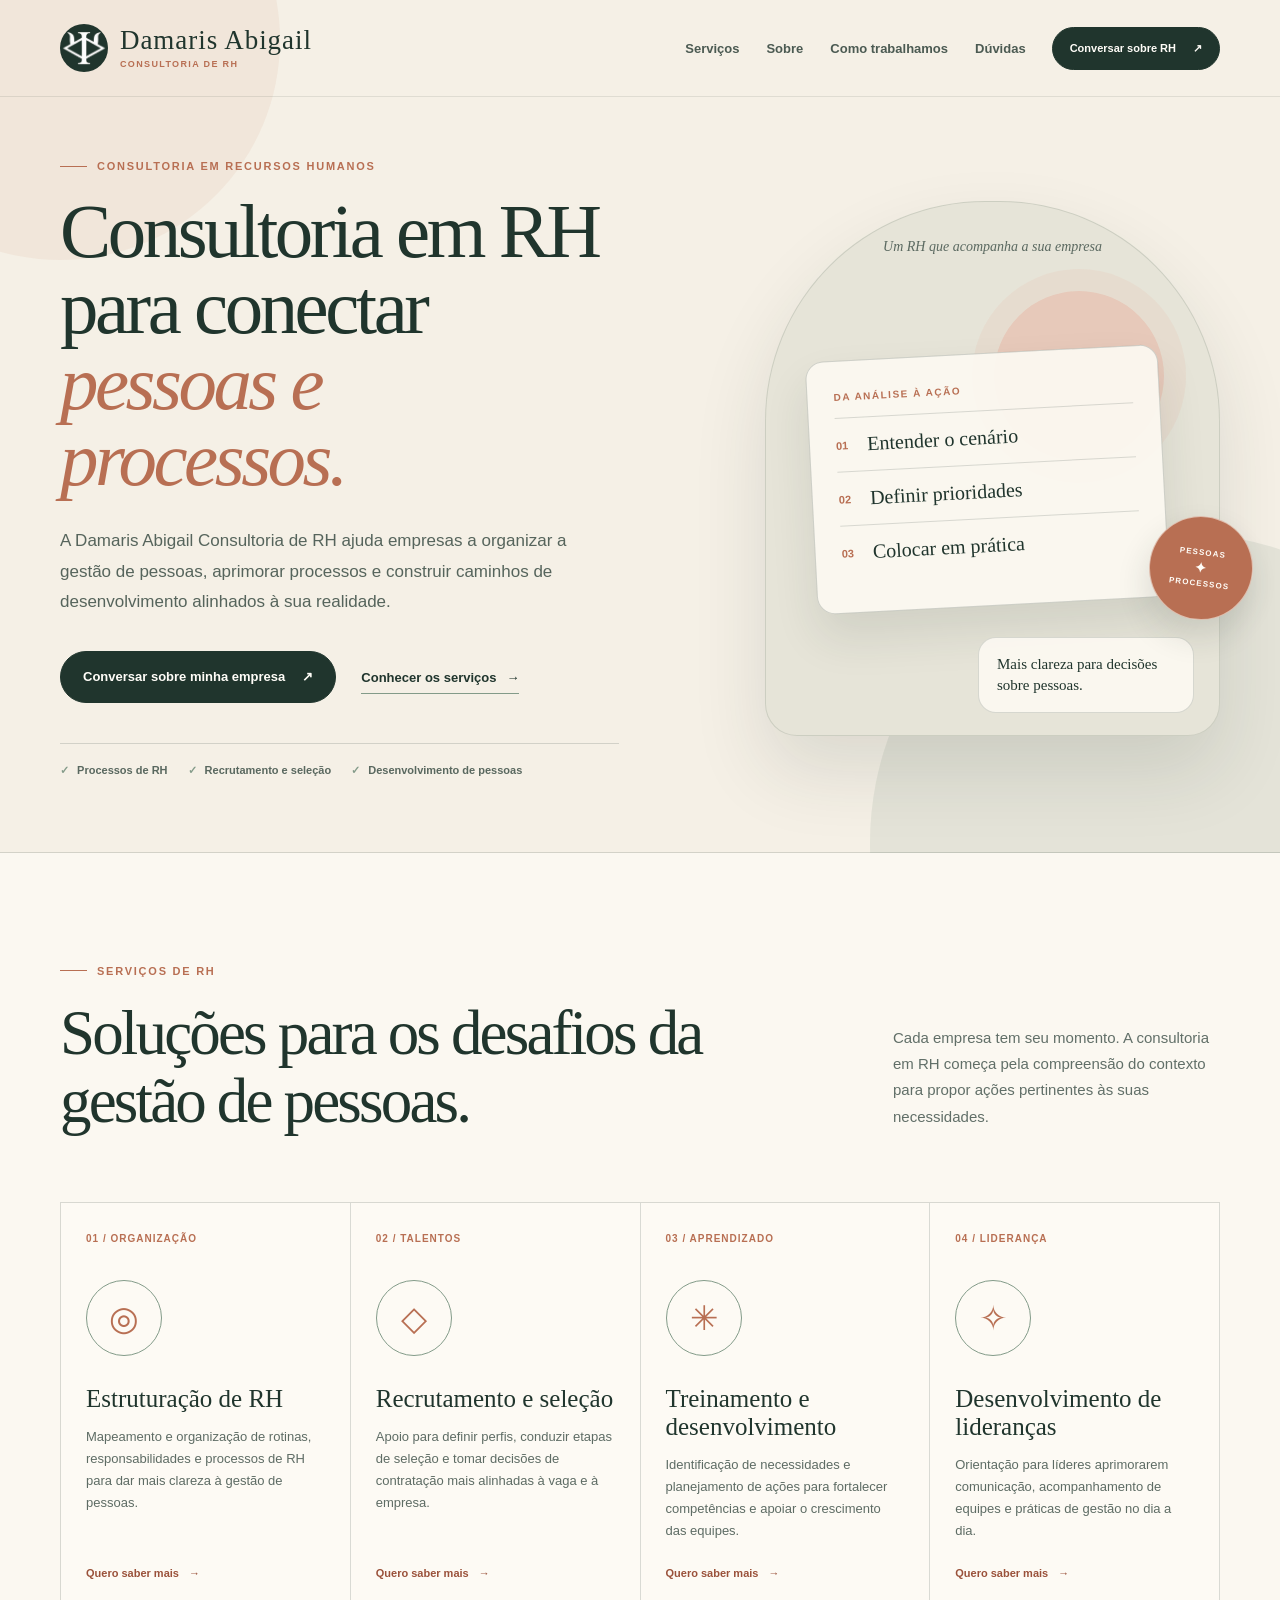
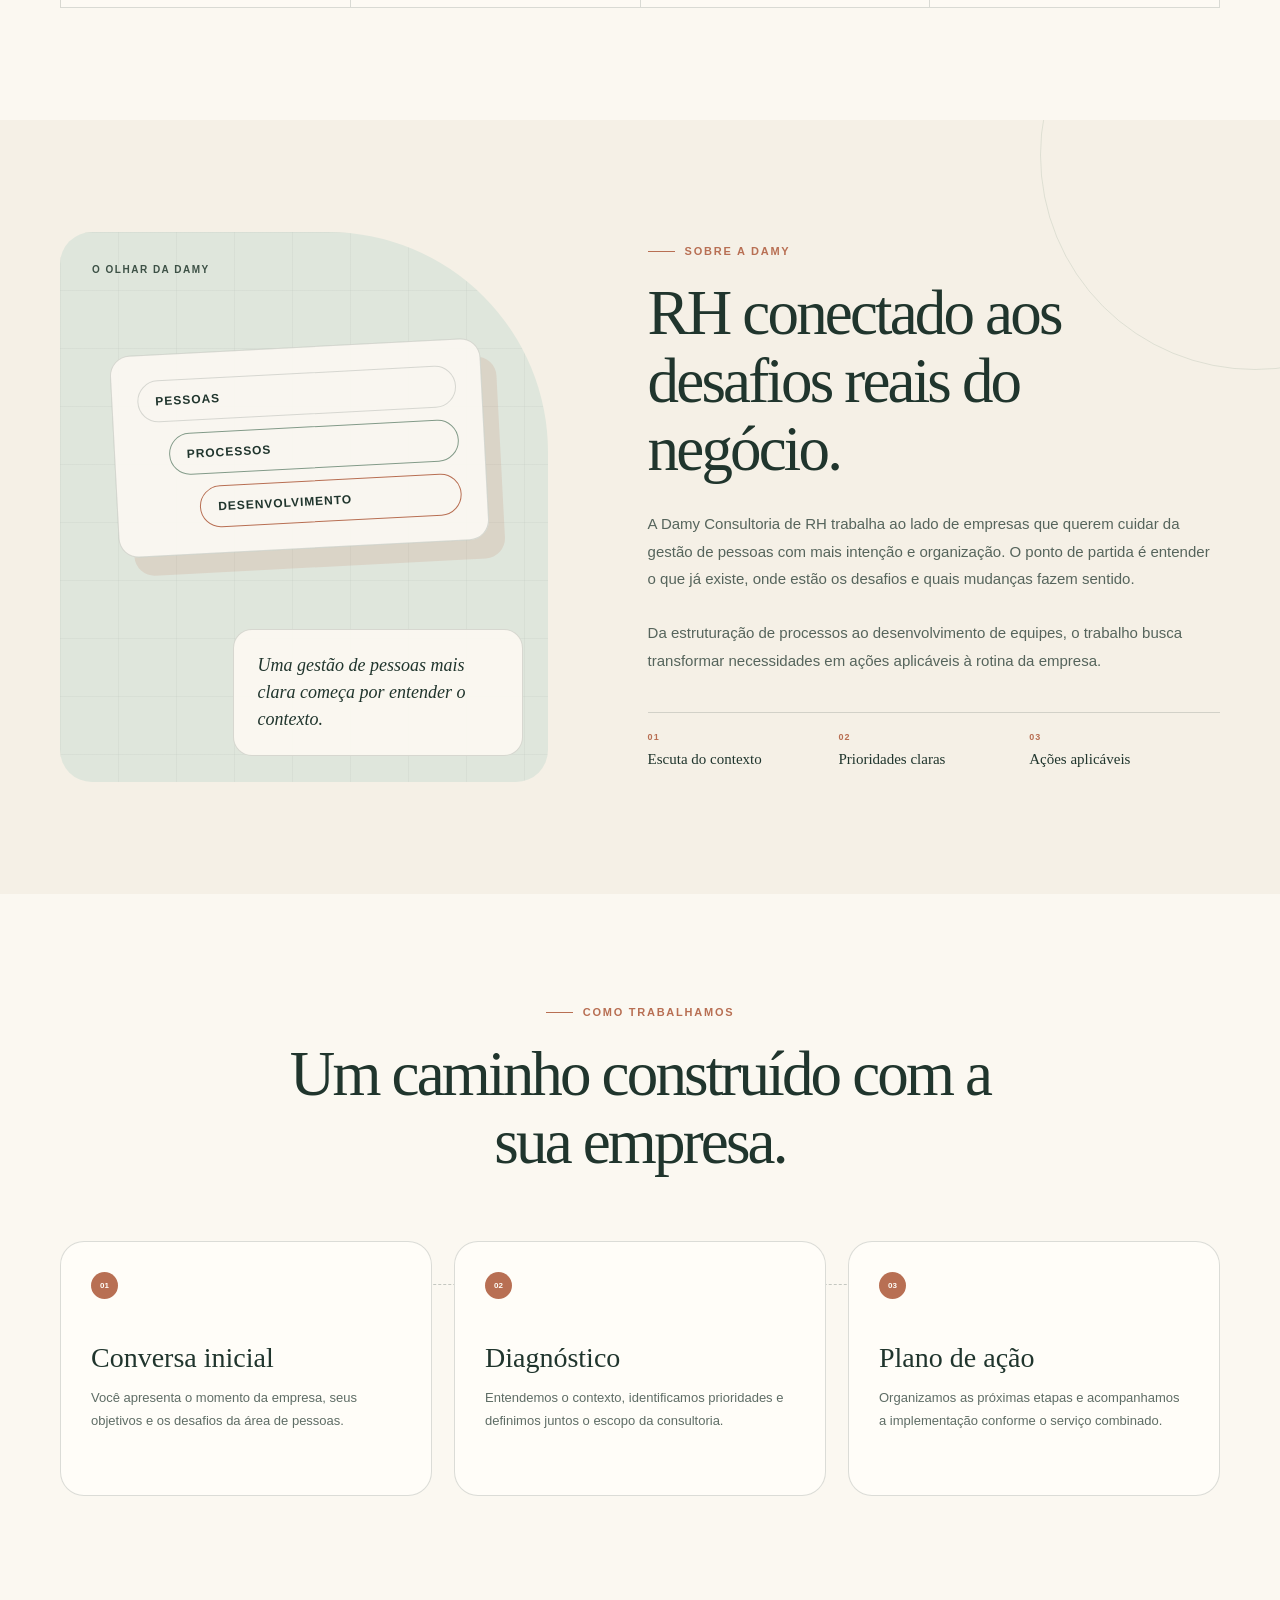
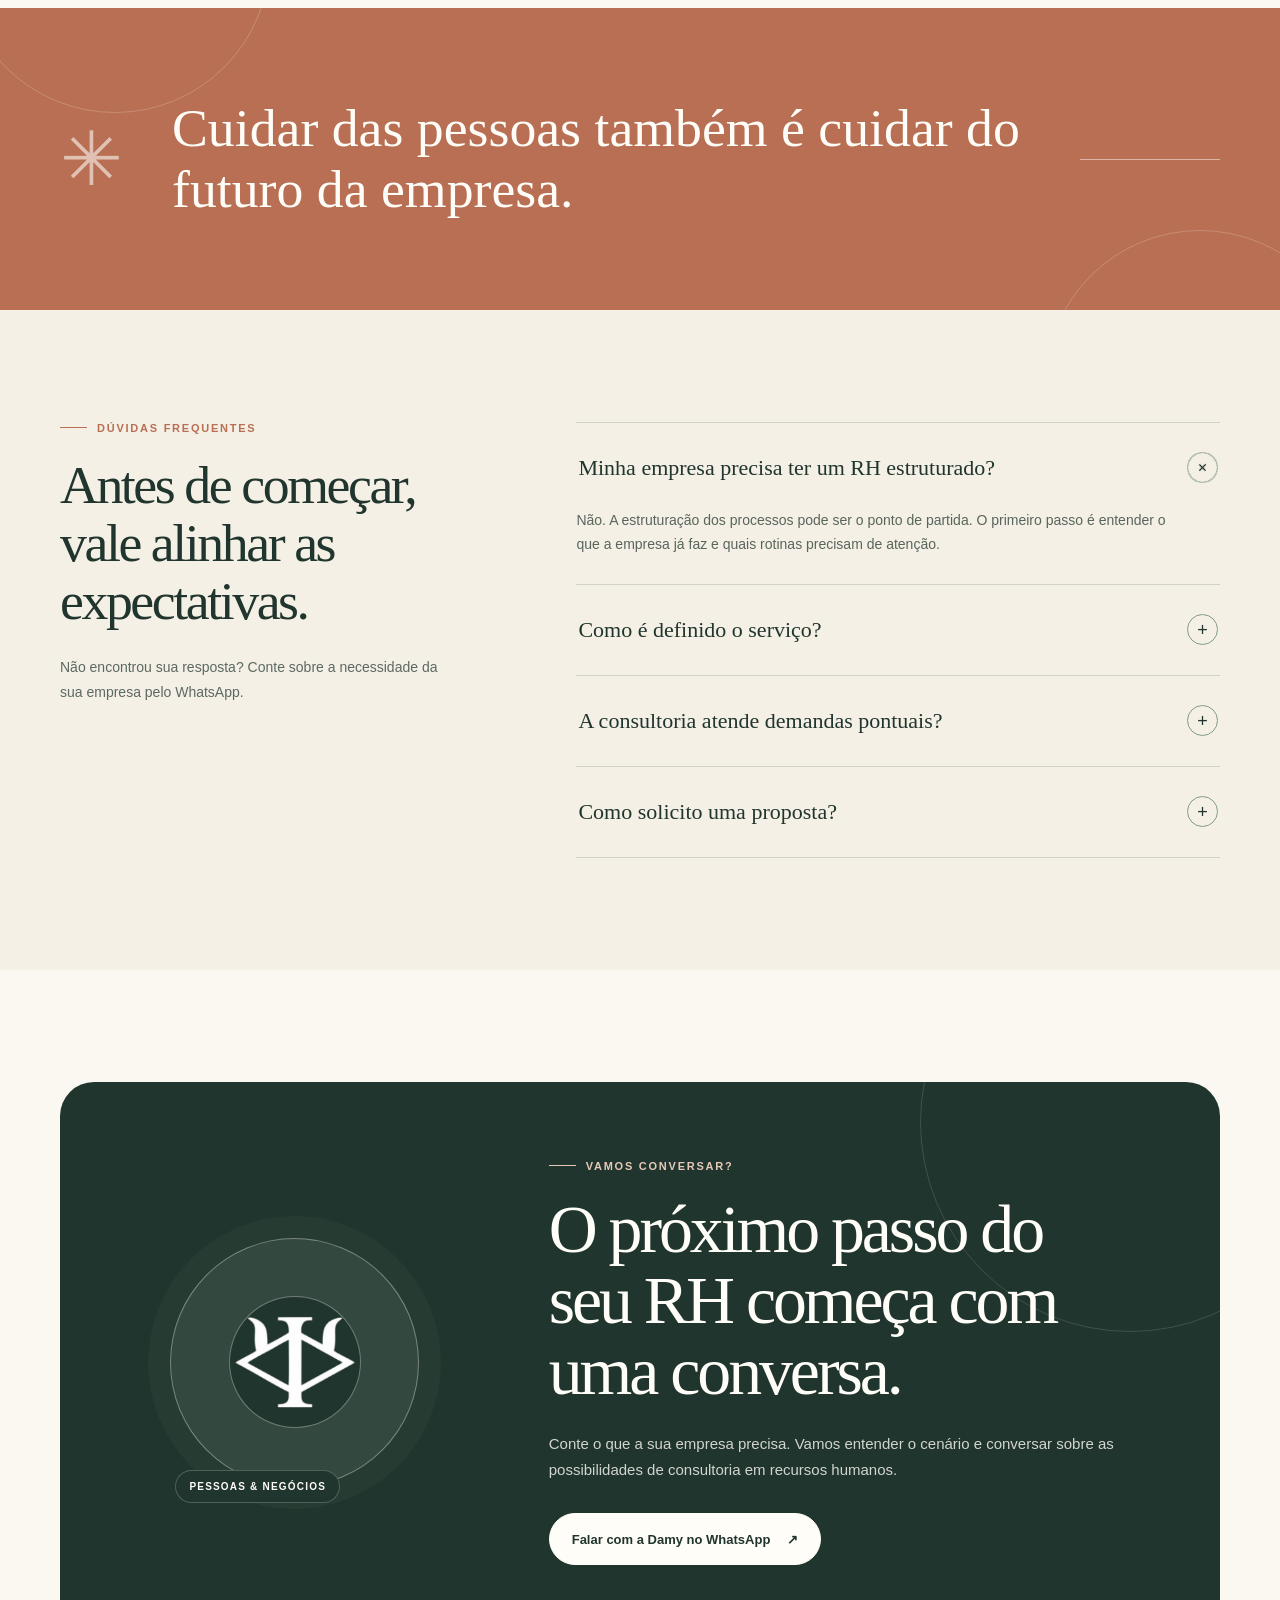
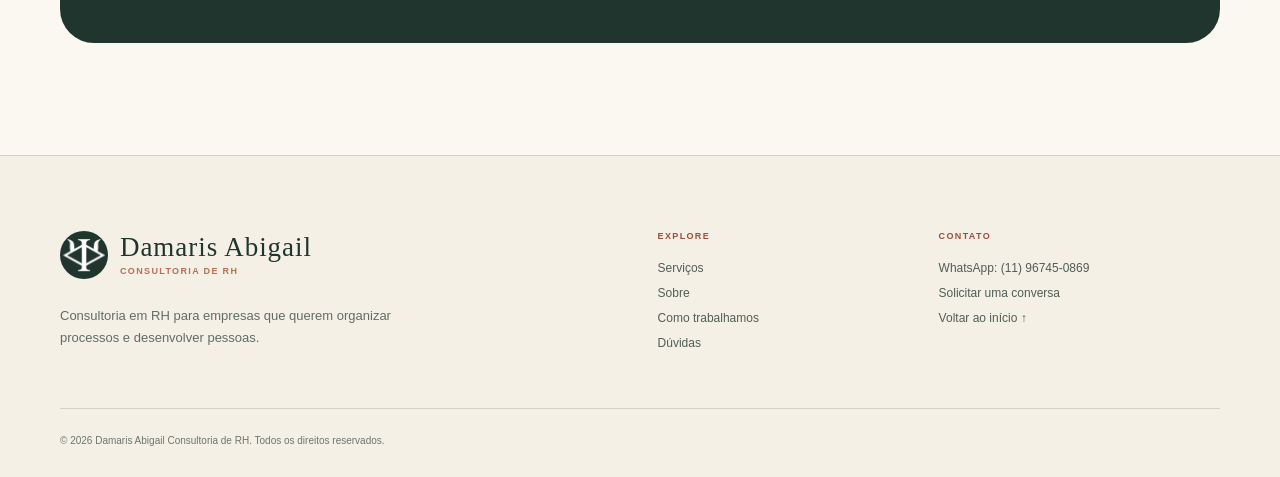
==== index.html @ e105afa2 "Initial commit" ====
<!doctype html>
<html lang="pt-BR">
  <head>
    <meta charset="UTF-8" />
    <meta name="viewport" content="width=device-width, initial-scale=1" />
    <meta name="theme-color" content="#f5f0e6" />
    <title>
      Consultoria em RH para empresas | Damaris Abigail Consultoria de RH
    </title>
    <meta
      name="description"
      content="Consultoria em RH para empresas: estruturação de processos, recrutamento e seleção, treinamento e desenvolvimento de lideranças. Conheça a Damy."
    />
    <meta name="robots" content="index, follow" />
    <meta
      name="keywords"
      content="consultoria em RH, consultoria de recursos humanos, recrutamento e seleção, gestão de pessoas, processos de RH, treinamento e desenvolvimento, desenvolvimento de lideranças"
    />

    <!-- Inclua rel=canonical e og:url com a URL pública definitiva quando o domínio estiver definido. -->
    <meta property="og:type" content="website" />
    <meta property="og:locale" content="pt_BR" />
    <meta property="og:site_name" content="Damy Consultoria de RH" />
    <meta
      property="og:title"
      content="Consultoria em RH para empresas | Damy Consultoria de RH"
    />
    <meta
      property="og:description"
      content="Pessoas e processos em sintonia. Conheça a consultoria em RH da Damy para organizar a gestão de pessoas da sua empresa."
    />
    <meta name="twitter:card" content="summary" />
    <meta name="twitter:title" content="Damy Consultoria de RH" />
    <meta
      name="twitter:description"
      content="Consultoria em RH para empresas: recrutamento, processos, treinamento e desenvolvimento de lideranças."
    />

    <link rel="icon" href="favicon.svg" type="image/svg+xml" />
    <link rel="stylesheet" href="styles.css" />

    <script type="application/ld+json">
      {
        "@context": "https://schema.org",
        "@type": "Organization",
        "name": "Damaris Abigail Consultoria de RH",
        "description": "Consultoria em recursos humanos para empresas, com foco em gestão de pessoas e organização de processos de RH.",
        "telephone": "+55 11 96745-0869",
        "hasOfferCatalog": {
          "@type": "OfferCatalog",
          "name": "Serviços de consultoria em RH",
          "itemListElement": [
            {
              "@type": "Offer",
              "itemOffered": {
                "@type": "Service",
                "name": "Estruturação de processos de RH"
              }
            },
            {
              "@type": "Offer",
              "itemOffered": {
                "@type": "Service",
                "name": "Recrutamento e seleção"
              }
            },
            {
              "@type": "Offer",
              "itemOffered": {
                "@type": "Service",
                "name": "Treinamento e desenvolvimento"
              }
            },
            {
              "@type": "Offer",
              "itemOffered": {
                "@type": "Service",
                "name": "Desenvolvimento de lideranças"
              }
            }
          ]
        }
      }
    </script>
  </head>
  <body>
    <a class="skip-link" href="#conteudo">Pular para o conteúdo</a>

    <header class="site-header">
      <div class="container header-inner">
        <a
          class="brand"
          href="#inicio"
          aria-label="Damy Consultoria de RH, início"
        >
          <span class="brand-mark" aria-hidden="true"
            ><img src="damy-rh-symbol.png" alt="" width="832" height="561"
          /></span>
          <span class="brand-copy"
            ><strong>Damaris Abigail</strong
            ><small>Consultoria de RH</small></span
          >
        </a>

        <nav class="desktop-nav" aria-label="Navegação principal">
          <a href="#servicos">Serviços</a>
          <a href="#sobre">Sobre</a>
          <a href="#como-funciona">Como trabalhamos</a>
          <a href="#duvidas">Dúvidas</a>
        </nav>

        <a class="button button-small desktop-cta" href="#contato"
          >Conversar sobre RH <span aria-hidden="true">↗</span></a
        >

        <details class="mobile-menu">
          <summary aria-label="Abrir menu de navegação">
            <span></span><span></span>
          </summary>
          <nav aria-label="Navegação para celular">
            <a href="#inicio">Início</a>
            <a href="#servicos">Serviços</a>
            <a href="#sobre">Sobre</a>
            <a href="#como-funciona">Como trabalhamos</a>
            <a href="#duvidas">Dúvidas</a>
            <a href="#contato">Conversar sobre RH</a>
          </nav>
        </details>
      </div>
    </header>

    <main id="conteudo">
      <section class="hero" id="inicio" aria-labelledby="hero-title">
        <div class="hero-wash hero-wash-one" aria-hidden="true"></div>
        <div class="hero-wash hero-wash-two" aria-hidden="true"></div>
        <div class="container hero-grid">
          <div class="hero-copy">
            <p class="eyebrow"><span></span> Consultoria em recursos humanos</p>
            <h1 id="hero-title">
              Consultoria em RH para conectar <em>pessoas e processos.</em>
            </h1>
            <p class="hero-description">
              A Damaris Abigail Consultoria de RH ajuda empresas a organizar a
              gestão de pessoas, aprimorar processos e construir caminhos de
              desenvolvimento alinhados à sua realidade.
            </p>
            <div class="hero-actions">
              <a class="button" href="#contato"
                >Conversar sobre minha empresa
                <span aria-hidden="true">↗</span></a
              >
              <a class="text-link" href="#servicos"
                >Conhecer os serviços <span aria-hidden="true">→</span></a
              >
            </div>
            <ul class="trust-list" aria-label="Áreas de atuação">
              <li><span aria-hidden="true">✓</span> Processos de RH</li>
              <li><span aria-hidden="true">✓</span> Recrutamento e seleção</li>
              <li>
                <span aria-hidden="true">✓</span> Desenvolvimento de pessoas
              </li>
            </ul>
          </div>

          <div class="hero-visual" aria-hidden="true">
            <div class="visual-card">
              <span class="visual-label"
                >Um RH que acompanha a sua empresa</span
              >
              <div class="visual-orbit"></div>
              <div class="visual-framework">
                <span class="framework-caption">Da análise à ação</span>
                <div class="framework-step">
                  <span>01</span><strong>Entender o cenário</strong>
                </div>
                <div class="framework-step">
                  <span>02</span><strong>Definir prioridades</strong>
                </div>
                <div class="framework-step">
                  <span>03</span><strong>Colocar em prática</strong>
                </div>
              </div>
              <p>Mais clareza para decisões sobre pessoas.</p>
            </div>
            <div class="floating-seal">
              <span>pessoas</span><b>✦</b><span>processos</span>
            </div>
          </div>
        </div>
      </section>

      <section
        class="specialties section"
        id="servicos"
        aria-labelledby="servicos-title"
      >
        <div class="container">
          <div class="section-heading split-heading">
            <div>
              <p class="eyebrow"><span></span> Serviços de RH</p>
              <h2 id="servicos-title">
                Soluções para os desafios da gestão de pessoas.
              </h2>
            </div>
            <p>
              Cada empresa tem seu momento. A consultoria em RH começa pela
              compreensão do contexto para propor ações pertinentes às suas
              necessidades.
            </p>
          </div>

          <div class="specialty-grid">
            <article class="specialty-card">
              <span class="card-number">01 / ORGANIZAÇÃO</span>
              <div class="card-symbol" aria-hidden="true">◎</div>
              <h3>Estruturação de RH</h3>
              <p>
                Mapeamento e organização de rotinas, responsabilidades e
                processos de RH para dar mais clareza à gestão de pessoas.
              </p>
              <a href="#contato" aria-label="Conversar sobre estruturação de RH"
                >Quero saber mais <span aria-hidden="true">→</span></a
              >
            </article>
            <article class="specialty-card">
              <span class="card-number">02 / TALENTOS</span>
              <div class="card-symbol" aria-hidden="true">◇</div>
              <h3>Recrutamento e seleção</h3>
              <p>
                Apoio para definir perfis, conduzir etapas de seleção e tomar
                decisões de contratação mais alinhadas à vaga e à empresa.
              </p>
              <a
                href="#contato"
                aria-label="Conversar sobre recrutamento e seleção"
                >Quero saber mais <span aria-hidden="true">→</span></a
              >
            </article>
            <article class="specialty-card">
              <span class="card-number">03 / APRENDIZADO</span>
              <div class="card-symbol" aria-hidden="true">✳</div>
              <h3>Treinamento e desenvolvimento</h3>
              <p>
                Identificação de necessidades e planejamento de ações para
                fortalecer competências e apoiar o crescimento das equipes.
              </p>
              <a
                href="#contato"
                aria-label="Conversar sobre treinamento e desenvolvimento"
                >Quero saber mais <span aria-hidden="true">→</span></a
              >
            </article>
            <article class="specialty-card">
              <span class="card-number">04 / LIDERANÇA</span>
              <div class="card-symbol" aria-hidden="true">✧</div>
              <h3>Desenvolvimento de lideranças</h3>
              <p>
                Orientação para líderes aprimorarem comunicação, acompanhamento
                de equipes e práticas de gestão no dia a dia.
              </p>
              <a
                href="#contato"
                aria-label="Conversar sobre desenvolvimento de lideranças"
                >Quero saber mais <span aria-hidden="true">→</span></a
              >
            </article>
          </div>
        </div>
      </section>

      <section class="about section" id="sobre" aria-labelledby="sobre-title">
        <div class="container about-grid">
          <div class="about-visual" aria-hidden="true">
            <span class="about-kicker">O olhar da Damy</span>
            <div class="about-panel">
              <span>PESSOAS</span><span>PROCESSOS</span
              ><span>DESENVOLVIMENTO</span>
            </div>
            <blockquote>
              Uma gestão de pessoas mais clara começa por entender o contexto.
            </blockquote>
          </div>
          <div class="about-copy">
            <p class="eyebrow"><span></span> Sobre a Damy</p>
            <div class="section-heading">
              <h2 id="sobre-title">
                RH conectado aos desafios reais do negócio.
              </h2>
            </div>
            <p>
              A Damy Consultoria de RH trabalha ao lado de empresas que querem
              cuidar da gestão de pessoas com mais intenção e organização. O
              ponto de partida é entender o que já existe, onde estão os
              desafios e quais mudanças fazem sentido.
            </p>
            <p>
              Da estruturação de processos ao desenvolvimento de equipes, o
              trabalho busca transformar necessidades em ações aplicáveis à
              rotina da empresa.
            </p>
            <div class="value-list">
              <div><span>01</span><strong>Escuta do contexto</strong></div>
              <div><span>02</span><strong>Prioridades claras</strong></div>
              <div><span>03</span><strong>Ações aplicáveis</strong></div>
            </div>
          </div>
        </div>
      </section>

      <section
        class="process section"
        id="como-funciona"
        aria-labelledby="process-title"
      >
        <div class="container">
          <div class="section-heading process-heading">
            <p class="eyebrow"><span></span> Como trabalhamos</p>
            <h2 id="process-title">Um caminho construído com a sua empresa.</h2>
          </div>
          <div class="step-grid">
            <article class="step-card">
              <span>01</span>
              <h3>Conversa inicial</h3>
              <p>
                Você apresenta o momento da empresa, seus objetivos e os
                desafios da área de pessoas.
              </p>
            </article>
            <article class="step-card">
              <span>02</span>
              <h3>Diagnóstico</h3>
              <p>
                Entendemos o contexto, identificamos prioridades e definimos
                juntos o escopo da consultoria.
              </p>
            </article>
            <article class="step-card">
              <span>03</span>
              <h3>Plano de ação</h3>
              <p>
                Organizamos as próximas etapas e acompanhamos a implementação
                conforme o serviço combinado.
              </p>
            </article>
          </div>
        </div>
      </section>

      <section class="reflection" aria-label="Mensagem da Damy">
        <div class="container reflection-inner">
          <span class="reflection-mark" aria-hidden="true">✳</span>
          <p>Cuidar das pessoas também é cuidar do futuro da empresa.</p>
          <span class="reflection-line" aria-hidden="true"></span>
        </div>
      </section>

      <section class="faq section" id="duvidas" aria-labelledby="faq-title">
        <div class="container faq-grid">
          <div class="faq-intro">
            <p class="eyebrow"><span></span> Dúvidas frequentes</p>
            <div class="section-heading">
              <h2 id="faq-title">
                Antes de começar, vale alinhar as expectativas.
              </h2>
            </div>
            <p>
              Não encontrou sua resposta? Conte sobre a necessidade da sua
              empresa pelo WhatsApp.
            </p>
          </div>
          <div class="faq-list">
            <details open>
              <summary>
                <span>Minha empresa precisa ter um RH estruturado?</span
                ><i aria-hidden="true">+</i>
              </summary>
              <p>
                Não. A estruturação dos processos pode ser o ponto de partida. O
                primeiro passo é entender o que a empresa já faz e quais rotinas
                precisam de atenção.
              </p>
            </details>
            <details>
              <summary>
                <span>Como é definido o serviço?</span
                ><i aria-hidden="true">+</i>
              </summary>
              <p>
                Depois da conversa inicial e do entendimento das necessidades,
                são alinhados escopo, etapas e formato de trabalho adequados ao
                projeto.
              </p>
            </details>
            <details>
              <summary>
                <span>A consultoria atende demandas pontuais?</span
                ><i aria-hidden="true">+</i>
              </summary>
              <p>
                Você pode apresentar uma necessidade específica, como
                recrutamento e seleção, ou um desafio mais amplo de gestão de
                pessoas. A possibilidade de atendimento é avaliada no primeiro
                contato.
              </p>
            </details>
            <details>
              <summary>
                <span>Como solicito uma proposta?</span
                ><i aria-hidden="true">+</i>
              </summary>
              <p>
                Envie uma mensagem pelo botão de contato com um resumo da
                empresa e do desafio. A Damy poderá orientar os próximos passos
                e informar as condições do serviço.
              </p>
            </details>
          </div>
        </div>
      </section>

      <section
        class="schedule section"
        id="contato"
        aria-labelledby="contato-title"
      >
        <div class="container schedule-card">
          <div class="schedule-art" aria-hidden="true">
            <span class="schedule-ring"></span
            ><span class="schedule-icon"
              ><img
                src="damy-rh-symbol.png"
                alt=""
                width="832"
                height="561" /></span
            ><span class="schedule-note">PESSOAS &amp; NEGÓCIOS</span>
          </div>
          <div class="schedule-copy">
            <p class="eyebrow"><span></span> Vamos conversar?</p>
            <h2 id="contato-title">
              O próximo passo do seu RH começa com uma conversa.
            </h2>
            <p>
              Conte o que a sua empresa precisa. Vamos entender o cenário e
              conversar sobre as possibilidades de consultoria em recursos
              humanos.
            </p>
            <a
              class="button button-light"
              href="https://wa.me/5511967450869?text=Ol%C3%A1%2C%20Damaris%21%20Gostaria%20de%20conversar%20sobre%20consultoria%20em%20RH%20para%20minha%20empresa."
              target="_blank"
              rel="noopener noreferrer"
              >Falar com a Damy no WhatsApp <span aria-hidden="true">↗</span></a
            >
          </div>
        </div>
      </section>
    </main>

    <footer class="site-footer">
      <div class="container footer-main">
        <div class="footer-brand">
          <a
            class="brand"
            href="#inicio"
            aria-label="Damy Consultoria de RH, voltar ao início"
            ><span class="brand-mark" aria-hidden="true"
              ><img
                src="damy-rh-symbol.png"
                alt=""
                width="832"
                height="561" /></span
            ><span class="brand-copy"
              ><strong>Damaris Abigail</strong
              ><small>Consultoria de RH</small></span
            ></a
          >
          <p>
            Consultoria em RH para empresas que querem organizar processos e
            desenvolver pessoas.
          </p>
        </div>
        <nav aria-label="Navegação do rodapé">
          <strong>Explore</strong><a href="#servicos">Serviços</a
          ><a href="#sobre">Sobre</a
          ><a href="#como-funciona">Como trabalhamos</a
          ><a href="#duvidas">Dúvidas</a>
        </nav>
        <div class="footer-contact">
          <strong>Contato</strong
          ><a
            href="https://wa.me/5511967450869?text=Ol%C3%A1%2C%20Damaris%21%20Gostaria%20de%20conversar%20sobre%20consultoria%20em%20RH%20para%20minha%20empresa."
            target="_blank"
            rel="noopener noreferrer"
            >WhatsApp: (11) 96745-0869</a
          ><a href="#contato">Solicitar uma conversa</a
          ><a href="#inicio">Voltar ao início ↑</a>
        </div>
      </div>
      <div class="container footer-legal">
        <p>
          © 2026 Damaris Abigail Consultoria de RH. Todos os direitos
          reservados.
        </p>
      </div>
    </footer>
  </body>
</html>
---- styles.css ----
:root {
  --cream: #f5f0e6;
  --paper: #fbf8f1;
  --ink: #20352d;
  --sage: #839b89;
  --sage-light: #dfe6dc;
  --terracotta: #b86f53;
  --terracotta-soft: #e7c9ba;
  --line: rgba(32, 53, 45, .16);
  --white: #fffdf8;
}

*, *::before, *::after { box-sizing: border-box; }
html { scroll-behavior: smooth; }
body { margin: 0; background: var(--paper); color: var(--ink); font-family: "Avenir Next", Avenir, "Segoe UI", Arial, sans-serif; -webkit-font-smoothing: antialiased; }
::selection { background: var(--terracotta-soft); }
a { color: inherit; text-decoration: none; }
a, summary { -webkit-tap-highlight-color: transparent; }
a:focus-visible, summary:focus-visible { outline: 2px solid var(--terracotta); outline-offset: 5px; }
.container { width: min(1160px, calc(100% - 48px)); margin-inline: auto; }
.skip-link { position: fixed; top: -100px; left: 20px; z-index: 100; padding: 12px 18px; background: var(--ink); color: var(--white); }
.skip-link:focus { top: 12px; }

/* Navegação e marca tipográfica. */
.site-header { position: absolute; inset: 0 0 auto; z-index: 20; border-bottom: 1px solid rgba(32, 53, 45, .1); }
.header-inner { min-height: 96px; display: flex; align-items: center; justify-content: space-between; gap: 26px; }
.brand { display: inline-flex; align-items: center; gap: 12px; flex-shrink: 0; }
.brand-mark { position: relative; width: 48px; height: 48px; flex: none; display: block; overflow: hidden; border-radius: 50%; background: var(--ink); }
.brand-mark img, .schedule-icon img { position: absolute; top: 50%; left: 50%; display: block; width: 102px; height: auto; max-width: none; transform: translate(-50%, -50%); }
.brand-copy { display: grid; line-height: 1; }
.brand-copy strong { font: 400 27px/1 Georgia, "Times New Roman", serif; letter-spacing: .035em; }
.brand-copy small { margin-top: 6px; color: var(--terracotta); font-size: 9px; font-weight: 800; letter-spacing: .15em; text-transform: uppercase; white-space: nowrap; }
.desktop-nav { display: flex; align-items: center; gap: 27px; margin-left: auto; }
.desktop-nav a { position: relative; padding: 10px 0; color: rgba(32, 53, 45, .8); font-size: 13px; font-weight: 600; white-space: nowrap; }
.desktop-nav a::after { content: ""; position: absolute; bottom: 3px; left: 0; right: 100%; height: 1px; background: var(--terracotta); transition: right .18s ease; }
.desktop-nav a:hover::after, .desktop-nav a:focus-visible::after { right: 0; }
.mobile-menu { display: none; }

.button { min-height: 52px; padding: 0 22px; display: inline-flex; align-items: center; justify-content: center; gap: 17px; border: 1px solid var(--ink); border-radius: 999px; background: var(--ink); color: var(--white); font-size: 13px; font-weight: 700; text-align: center; transition: transform .18s ease, background .18s ease, color .18s ease; }
.button:hover, .button:focus-visible { transform: translateY(-2px); background: transparent; color: var(--ink); }
.button-small { min-height: 43px; padding-inline: 17px; font-size: 11px; white-space: nowrap; }
.eyebrow { margin: 0 0 22px; display: flex; align-items: center; gap: 10px; color: var(--terracotta); font-size: 11px; font-weight: 800; letter-spacing: .16em; text-transform: uppercase; }
.eyebrow > span { width: 27px; height: 1px; background: currentColor; flex: none; }

/* Hero: esquema de trabalho no lugar da arte botânica. */
.hero { position: relative; min-height: 765px; padding: 160px 0 76px; overflow: hidden; background: var(--cream); }
.hero::after { content: ""; position: absolute; inset: auto 0 0; height: 1px; background: var(--line); }
.hero-wash { position: absolute; border-radius: 50%; pointer-events: none; }
.hero-wash-one { width: 440px; height: 440px; top: -180px; left: -160px; background: rgba(184, 111, 83, .08); }
.hero-wash-two { width: 620px; height: 620px; right: -210px; bottom: -300px; background: rgba(131, 155, 137, .15); }
.hero-grid { position: relative; z-index: 2; display: grid; grid-template-columns: 1.03fr .97fr; align-items: center; gap: 74px; }
.hero h1, .section-heading h2 { margin: 0; font-family: Georgia, "Times New Roman", serif; font-weight: 400; letter-spacing: -.045em; }
.hero h1 { max-width: 660px; font-size: clamp(54px, 6vw, 82px); line-height: .99; }
.hero h1 em { color: var(--terracotta); font-weight: 400; }
.hero-description { max-width: 570px; margin: 28px 0 0; color: rgba(32, 53, 45, .75); font-size: 17px; line-height: 1.8; }
.hero-actions { margin-top: 33px; display: flex; align-items: center; gap: 25px; flex-wrap: wrap; }
.text-link { display: inline-flex; align-items: center; gap: 10px; border-bottom: 1px solid var(--sage); padding: 11px 0 8px; font-size: 13px; font-weight: 700; }
.trust-list { margin: 40px 0 0; padding: 20px 0 0; display: flex; flex-wrap: wrap; gap: 12px 20px; border-top: 1px solid var(--line); list-style: none; }
.trust-list li { color: rgba(32, 53, 45, .73); font-size: 11px; font-weight: 700; }
.trust-list span { margin-right: 5px; color: var(--sage); }
.hero-visual { position: relative; width: min(100%, 455px); justify-self: end; }
.visual-card { position: relative; min-height: 535px; overflow: hidden; border: 1px solid rgba(32, 53, 45, .13); border-radius: 220px 220px 32px 32px; background: #e6e4d8; box-shadow: 0 35px 75px rgba(32, 53, 45, .12); }
.visual-card::before { content: ""; position: absolute; inset: 0; opacity: .48; background-image: radial-gradient(rgba(32, 53, 45, .08) .7px, transparent .7px); background-size: 8px 8px; }
.visual-label { position: absolute; z-index: 2; top: 37px; left: 0; width: 100%; padding-inline: 36px; color: rgba(32, 53, 45, .7); font: italic 14px Georgia, serif; text-align: center; }
.visual-orbit { position: absolute; top: 89px; right: 55px; width: 170px; height: 170px; border-radius: 50%; background: var(--terracotta-soft); box-shadow: 0 0 0 22px rgba(231, 201, 186, .32); }
.visual-framework { position: absolute; z-index: 2; top: 151px; left: 10%; width: 78%; padding: 30px 26px 33px; border: 1px solid rgba(32, 53, 45, .2); border-radius: 18px; background: rgba(251, 248, 241, .94); box-shadow: 0 24px 45px rgba(32, 53, 45, .11); transform: rotate(-3deg); }
.framework-caption { display: block; margin-bottom: 15px; color: var(--terracotta); font-size: 10px; font-weight: 800; letter-spacing: .15em; text-transform: uppercase; }
.framework-step { min-height: 54px; display: flex; align-items: center; gap: 19px; border-top: 1px solid var(--line); }
.framework-step span { color: var(--terracotta); font-size: 11px; font-weight: 800; }
.framework-step strong { font: 400 clamp(16px, 2vw, 20px) Georgia, serif; }
.visual-card > p { position: absolute; z-index: 3; right: 25px; bottom: 22px; max-width: 216px; margin: 0; padding: 16px 18px; border: 1px solid var(--line); border-radius: 18px; background: rgba(251, 248, 241, .94); font: 15px/1.4 Georgia, serif; }
.floating-seal { position: absolute; z-index: 5; right: -33px; top: 315px; width: 104px; height: 104px; display: grid; place-content: center; gap: 3px; border: 1px solid rgba(255, 253, 248, .55); border-radius: 50%; background: var(--terracotta); box-shadow: 0 16px 32px rgba(32, 53, 45, .14); color: var(--white); text-align: center; transform: rotate(7deg); }
.floating-seal span { font-size: 8px; font-weight: 700; letter-spacing: .14em; text-transform: uppercase; }
.floating-seal b { font-size: 14px; }

/* Serviços. */
.section { padding: 112px 0; }
.specialties, .process, .schedule { background: var(--paper); }
.section-heading h2 { max-width: 720px; font-size: clamp(42px, 5vw, 63px); line-height: 1.08; }
.split-heading { display: grid; grid-template-columns: 1.4fr .6fr; align-items: end; gap: 70px; }
.split-heading > p { margin: 0 0 5px; color: rgba(32, 53, 45, .7); font-size: 15px; line-height: 1.75; }
.specialty-grid { margin-top: 67px; display: grid; grid-template-columns: repeat(4, 1fr); border-top: 1px solid var(--line); border-left: 1px solid var(--line); }
.specialty-card { position: relative; min-height: 390px; padding: 30px 25px 28px; display: flex; flex-direction: column; border-right: 1px solid var(--line); border-bottom: 1px solid var(--line); background: rgba(255, 253, 248, .36); transition: background .22s ease, transform .22s ease; }
.specialty-card:hover { z-index: 2; background: var(--cream); transform: translateY(-5px); }
.card-number { color: var(--terracotta); font-size: 10px; font-weight: 800; letter-spacing: .1em; }
.card-symbol { width: 76px; height: 76px; margin: 36px 0 29px; display: grid; place-items: center; border: 1px solid var(--sage); border-radius: 50%; color: var(--terracotta); font: 34px Georgia, serif; }
.specialty-card h3 { margin: 0 0 13px; font: 400 25px/1.12 Georgia, serif; }
.specialty-card p { margin: 0; color: rgba(32, 53, 45, .72); font-size: 13px; line-height: 1.7; }
.specialty-card a { width: max-content; margin-top: auto; padding-top: 25px; color: #9a513a; font-size: 11px; font-weight: 800; }
.specialty-card a span { margin-left: 7px; }

/* Sobre e método. */
.about { position: relative; overflow: hidden; background: var(--cream); }
.about::before { content: ""; position: absolute; top: -180px; right: -190px; width: 430px; height: 430px; border: 1px solid rgba(131, 155, 137, .2); border-radius: 50%; }
.about-grid { position: relative; z-index: 1; display: grid; grid-template-columns: .92fr 1.08fr; align-items: center; gap: 100px; }
.about-visual { position: relative; min-height: 550px; overflow: hidden; border-radius: 32px 220px 32px 32px; background: var(--sage-light); }
.about-visual::before { content: ""; position: absolute; inset: 0; opacity: .4; background-image: linear-gradient(rgba(32, 53, 45, .09) 1px, transparent 1px), linear-gradient(90deg, rgba(32, 53, 45, .09) 1px, transparent 1px); background-size: 58px 58px; }
.about-kicker { position: absolute; z-index: 2; top: 32px; left: 32px; color: #3d5146; font-size: 10px; font-weight: 800; letter-spacing: .15em; text-transform: uppercase; }
.about-panel { position: absolute; top: 115px; left: 11%; width: 76%; padding: 25px; display: grid; gap: 12px; border: 1px solid var(--line); border-radius: 20px; background: rgba(251, 248, 241, .92); box-shadow: 15px 19px 0 rgba(184, 111, 83, .15); transform: rotate(-3deg); }
.about-panel span { padding: 13px 17px; border: 1px solid var(--line); border-radius: 999px; color: var(--ink); font-size: 12px; font-weight: 800; letter-spacing: .08em; }
.about-panel span:nth-child(2) { margin-left: 9%; border-color: var(--sage); }
.about-panel span:nth-child(3) { margin-left: 18%; border-color: var(--terracotta); }
.about-visual blockquote { position: absolute; z-index: 3; right: 25px; bottom: 26px; max-width: 290px; margin: 0; padding: 22px 24px; border: 1px solid var(--line); border-radius: 19px; background: rgba(251, 248, 241, .95); font: italic 18px/1.5 Georgia, serif; }
.about-copy > p:not(.eyebrow) { margin: 27px 0 0; color: rgba(32, 53, 45, .75); font-size: 15px; line-height: 1.82; }
.value-list { margin-top: 38px; display: grid; grid-template-columns: repeat(3, 1fr); border-top: 1px solid var(--line); }
.value-list div { padding: 19px 14px 0 0; display: grid; gap: 7px; }
.value-list span { color: var(--terracotta); font-size: 9px; font-weight: 800; letter-spacing: .13em; }
.value-list strong { font: 400 15px/1.35 Georgia, serif; }
.process-heading { max-width: 760px; margin-inline: auto; text-align: center; }
.process-heading .eyebrow { justify-content: center; }
.process-heading h2 { margin-inline: auto; }
.step-grid { position: relative; margin-top: 65px; display: grid; grid-template-columns: repeat(3, 1fr); gap: 22px; }
.step-grid::before { content: ""; position: absolute; top: 43px; left: 16.6%; right: 16.6%; border-top: 1px dashed rgba(32, 53, 45, .25); }
.step-card { position: relative; z-index: 2; min-height: 255px; padding: 30px; border: 1px solid var(--line); border-radius: 24px; background: var(--white); }
.step-card > span { width: 27px; height: 27px; display: grid; place-items: center; border-radius: 50%; background: var(--terracotta); color: var(--white); font-size: 8px; font-weight: 800; }
.step-card h3 { margin: 43px 0 13px; font: 400 28px Georgia, serif; }
.step-card p { margin: 0; color: rgba(32, 53, 45, .72); font-size: 13px; line-height: 1.75; }

.reflection { position: relative; overflow: hidden; padding: 90px 0; background: var(--terracotta); color: var(--white); }
.reflection::before, .reflection::after { content: ""; position: absolute; width: 310px; height: 310px; border: 1px solid rgba(255, 253, 248, .2); border-radius: 50%; }
.reflection::before { top: -205px; left: -40px; }
.reflection::after { right: -75px; bottom: -230px; }
.reflection-inner { position: relative; z-index: 1; display: grid; grid-template-columns: 80px 1fr 140px; align-items: center; gap: 32px; }
.reflection-mark { font: 75px Georgia, serif; opacity: .58; }
.reflection-inner p { max-width: 870px; margin: 0; font: clamp(35px, 4.2vw, 57px)/1.13 Georgia, serif; }
.reflection-line { height: 1px; background: rgba(255, 253, 248, .5); }

/* Perguntas e contato. */
.faq { background: var(--cream); }
.faq-grid { display: grid; grid-template-columns: .78fr 1.22fr; gap: 105px; }
.faq-intro { position: sticky; top: 40px; align-self: start; }
.faq-intro .section-heading h2 { font-size: clamp(42px, 4.2vw, 58px); }
.faq-intro > p:last-child { max-width: 390px; margin: 25px 0 0; color: rgba(32, 53, 45, .72); font-size: 14px; line-height: 1.75; }
.faq-list { border-top: 1px solid var(--line); }
.faq-list details { border-bottom: 1px solid var(--line); }
.faq-list summary { min-height: 90px; padding: 24px 2px; display: flex; align-items: center; justify-content: space-between; gap: 22px; cursor: pointer; list-style: none; }
.faq-list summary::-webkit-details-marker, .mobile-menu summary::-webkit-details-marker { display: none; }
.faq-list summary span { font: 22px/1.25 Georgia, serif; }
.faq-list summary i { width: 31px; height: 31px; flex: 0 0 auto; display: grid; place-items: center; border: 1px solid var(--sage); border-radius: 50%; font-size: 18px; font-style: normal; line-height: 1; transition: transform .18s ease; }
.faq-list details[open] summary i { transform: rotate(45deg); }
.faq-list details > p { max-width: 610px; margin: -5px 52px 27px 0; color: rgba(32, 53, 45, .74); font-size: 14px; line-height: 1.75; }
.schedule-card { position: relative; min-height: 465px; padding: 78px 8%; display: grid; grid-template-columns: .7fr 1.3fr; align-items: center; gap: 80px; overflow: hidden; border-radius: 34px; background: var(--ink); color: var(--white); }
.schedule-card::before { content: ""; position: absolute; top: -170px; right: -120px; width: 420px; height: 420px; border: 1px solid rgba(255, 253, 248, .14); border-radius: 50%; }
.schedule-art { position: relative; width: 265px; height: 265px; display: grid; place-items: center; }
.schedule-ring { position: absolute; inset: 8px; border: 1px solid rgba(255, 253, 248, .34); border-radius: 50%; background: rgba(131, 155, 137, .2); box-shadow: 0 0 0 22px rgba(131, 155, 137, .06); }
.schedule-icon { position: relative; width: 132px; height: 132px; display: block; overflow: hidden; border: 1px solid rgba(255,253,248,.35); border-radius: 50%; background: var(--ink); }
.schedule-icon img { width: 290px; }
.schedule-note { position: absolute; bottom: -8px; left: 13px; padding: 10px 13px; border: 1px solid rgba(255, 253, 248, .22); border-radius: 99px; background: var(--ink); font-size: 10px; font-weight: 800; letter-spacing: .12em; white-space: nowrap; }
.schedule-copy { position: relative; z-index: 1; }
.schedule-copy .eyebrow { color: var(--terracotta-soft); }
.schedule-copy h2 { max-width: 690px; margin: 0; font: 400 clamp(45px, 5.3vw, 68px)/1.05 Georgia, serif; letter-spacing: -.045em; }
.schedule-copy > p:not(.eyebrow) { max-width: 620px; margin: 23px 0 30px; color: rgba(255, 253, 248, .8); font-size: 15px; line-height: 1.75; }
.button-light { border-color: var(--white); background: var(--white); color: var(--ink); }
.button-light:hover, .button-light:focus-visible { background: transparent; color: var(--white); }

.site-footer { padding: 75px 0 28px; border-top: 1px solid var(--line); background: var(--cream); }
.footer-main { padding-bottom: 58px; display: grid; grid-template-columns: 1.5fr .6fr .8fr; gap: 70px; }
.footer-brand > p { max-width: 350px; margin: 22px 0 0; color: rgba(32, 53, 45, .7); font-size: 13px; line-height: 1.7; }
.footer-main nav, .footer-contact { display: grid; align-content: start; gap: 11px; font-size: 12px; }
.footer-main nav strong, .footer-contact strong { margin-bottom: 9px; color: #9a513a; font-size: 9px; letter-spacing: .15em; text-transform: uppercase; }
.footer-main nav a, .footer-contact a { color: rgba(32, 53, 45, .78); }
.footer-main nav a:hover, .footer-contact a:hover { color: #9a513a; }
.footer-legal { padding-top: 24px; border-top: 1px solid var(--line); }
.footer-legal p { margin: 0; color: rgba(32, 53, 45, .65); font-size: 10px; line-height: 1.6; }

@media (max-width: 1090px) {
  .desktop-nav { gap: 15px; }
  .hero-grid { gap: 40px; }
  .about-grid { gap: 55px; }
  .faq-grid { gap: 60px; }
  .schedule-card { gap: 40px; }
}
@media (max-width: 930px) {
  .desktop-nav { display: none; }
  .desktop-cta { margin-left: auto; }
  .specialty-grid { grid-template-columns: repeat(2, 1fr); }
  .hero-grid { grid-template-columns: 1.05fr .95fr; }
  .hero h1 { font-size: clamp(48px, 6vw, 68px); }
  .hero-visual { transform: scale(.9); transform-origin: right center; }
  .schedule-card { grid-template-columns: .55fr 1.45fr; }
  .schedule-art { transform: scale(.8); transform-origin: left center; }
}
@media (max-width: 760px) {
  .container { width: min(100% - 34px, 640px); }
  .header-inner { min-height: 82px; }
  .desktop-cta { display: none; }
  .mobile-menu { position: relative; display: block; margin-left: auto; }
  .mobile-menu summary { width: 43px; height: 43px; display: grid; place-content: center; gap: 7px; border: 1px solid var(--line); border-radius: 50%; cursor: pointer; list-style: none; }
  .mobile-menu summary span { width: 18px; height: 1.5px; display: block; background: var(--ink); }
  .mobile-menu nav { position: absolute; top: 52px; right: 0; width: min(82vw, 290px); padding: 16px; display: grid; border: 1px solid var(--line); border-radius: 18px; background: var(--paper); box-shadow: 0 18px 40px rgba(32, 53, 45, .13); }
  .mobile-menu:not([open]) nav { display: none; }
  .mobile-menu nav a { padding: 14px 12px; border-bottom: 1px solid var(--line); font-size: 14px; font-weight: 600; }
  .mobile-menu nav a:last-child { border-bottom: 0; color: #9a513a; }
  .hero { min-height: auto; padding: 131px 0 70px; }
  .hero-grid, .split-heading, .about-grid, .faq-grid { grid-template-columns: 1fr; }
  .hero-grid { gap: 49px; }
  .hero h1 { font-size: clamp(48px, 12vw, 68px); }
  .hero-description { font-size: 15px; margin-top: 22px; }
  .hero-actions { align-items: flex-start; gap: 14px; }
  .hero-visual { width: min(100% - 20px, 455px); justify-self: center; transform: none; }
  .visual-card { min-height: 480px; }
  .floating-seal { right: -14px; }
  .section { padding: 79px 0; }
  .split-heading { gap: 22px; }
  .split-heading > p { max-width: 540px; }
  .specialty-grid { margin-top: 42px; }
  .specialty-card { min-height: 340px; }
  .about-grid { gap: 48px; }
  .about-visual { min-height: 440px; max-width: 530px; width: 100%; }
  .step-grid { grid-template-columns: 1fr; gap: 15px; margin-top: 44px; }
  .step-grid::before { display: none; }
  .step-card { min-height: 180px; }
  .step-card h3 { margin-top: 26px; }
  .reflection { padding: 70px 0; }
  .reflection-inner { grid-template-columns: 45px 1fr; gap: 16px; }
  .reflection-mark { font-size: 45px; }
  .reflection-line { display: none; }
  .faq-grid { gap: 30px; }
  .faq-intro { position: static; }
  .schedule-card { grid-template-columns: 1fr; padding: 48px 8%; gap: 30px; }
  .schedule-art { width: 165px; height: 165px; transform: none; }
  .schedule-ring { inset: 0; }
  .schedule-icon { width: 96px; height: 96px; }
  .schedule-icon img { width: 210px; }
  .schedule-note { font-size: 8px; }
  .footer-main { grid-template-columns: 1.4fr 1fr; gap: 38px; }
  .footer-brand { grid-column: 1 / -1; }
}
@media (max-width: 490px) {
  .container { width: calc(100% - 32px); }
  .brand-mark { width: 42px; height: 42px; }
  .brand-mark img { width: 90px; }
  .brand-copy strong { font-size: 24px; }
  .brand-copy small { font-size: 8px; }
  .hero h1 { font-size: clamp(43px, 13vw, 57px); }
  .hero-actions { flex-direction: column; align-items: stretch; }
  .hero-actions .text-link { align-self: flex-start; }
  .trust-list { margin-top: 27px; }
  .visual-card { min-height: 415px; border-radius: 160px 160px 26px 26px; }
  .visual-label { top: 29px; font-size: 12px; }
  .visual-orbit { top: 85px; right: 38px; width: 120px; height: 120px; }
  .visual-framework { top: 125px; left: 7%; width: 86%; padding: 20px; }
  .framework-step { min-height: 49px; }
  .visual-card > p { right: 13px; bottom: 14px; padding: 10px 12px; font-size: 12px; }
  .floating-seal { right: -12px; top: 275px; width: 72px; height: 72px; }
  .floating-seal span { font-size: 6px; }
  .section-heading h2, .faq-intro .section-heading h2 { font-size: clamp(38px, 10vw, 49px); }
  .specialty-grid { grid-template-columns: 1fr; }
  .specialty-card { min-height: 275px; }
  .card-symbol { margin: 20px 0; width: 62px; height: 62px; font-size: 29px; }
  .about-visual { min-height: 370px; }
  .about-panel { top: 75px; padding: 18px; }
  .about-panel span { font-size: 10px; padding: 10px; }
  .about-visual blockquote { max-width: 245px; font-size: 15px; padding: 14px 16px; }
  .value-list { gap: 6px; }
  .value-list strong { font-size: 13px; }
  .reflection-inner { display: block; }
  .reflection-mark { display: none; }
  .reflection-inner p { font-size: 38px; }
  .faq-list summary span { font-size: 19px; }
  .faq-list details > p { margin-right: 4px; }
  .schedule-card { padding: 40px 7%; }
  .schedule-copy h2 { font-size: 42px; }
  .footer-main { grid-template-columns: 1fr; }
  .footer-brand { grid-column: 1; }
}
@media (prefers-reduced-motion: reduce) {
  html { scroll-behavior: auto; }
  *, *::before, *::after { transition-duration: .01ms !important; animation-duration: .01ms !important; }
  .specialty-card:hover { transform: none; }
}
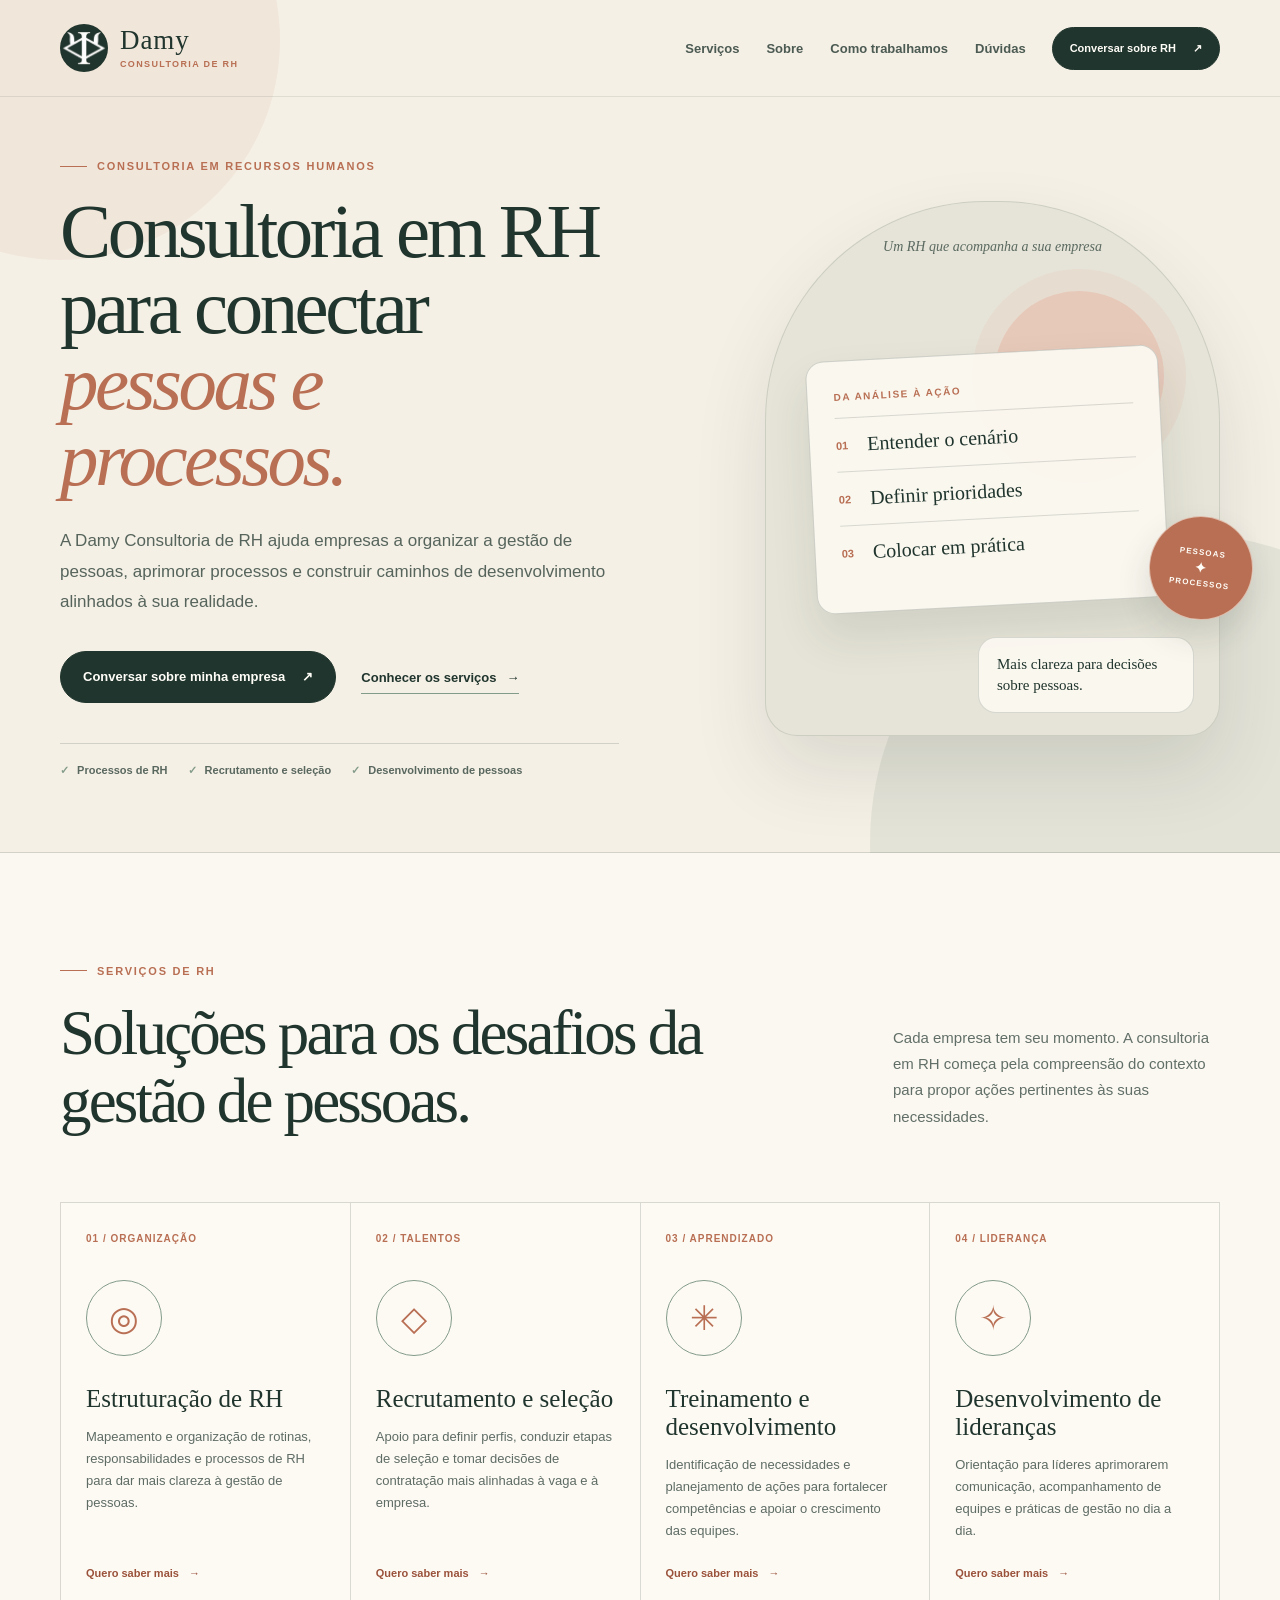
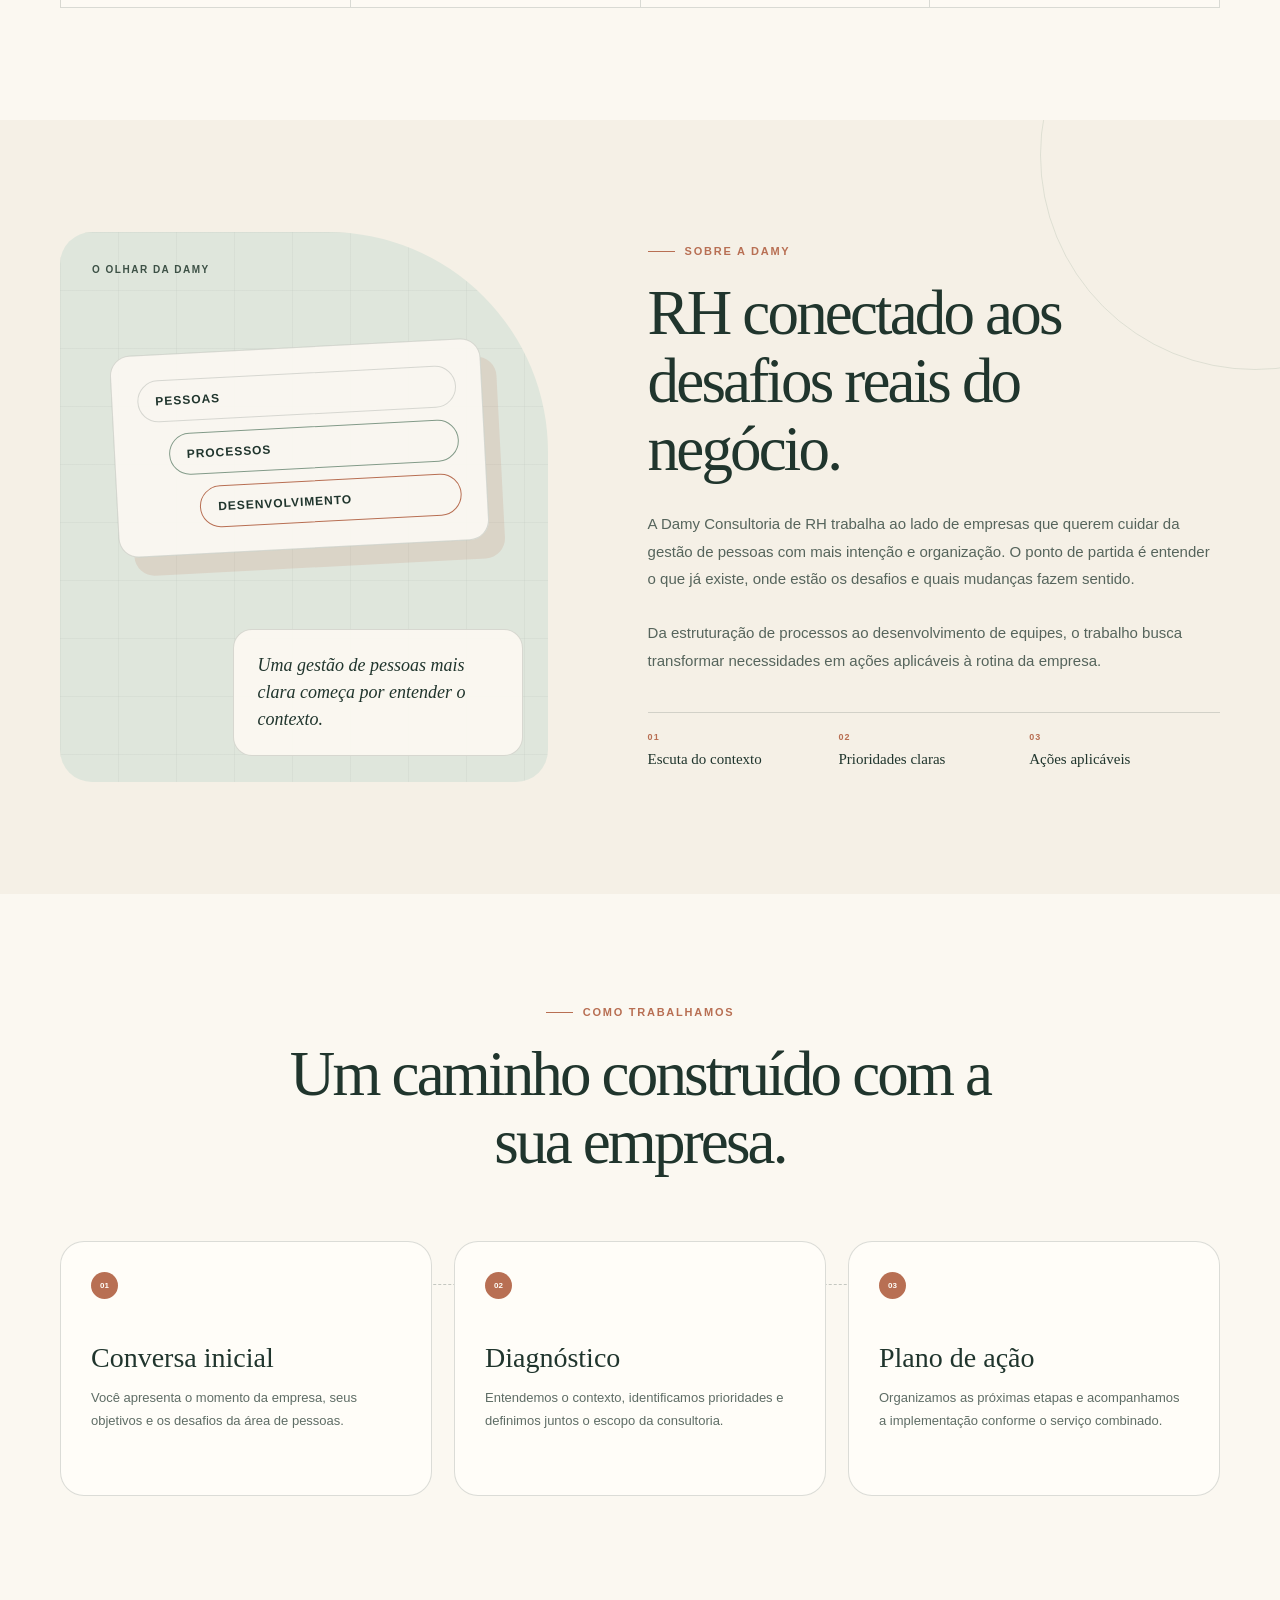
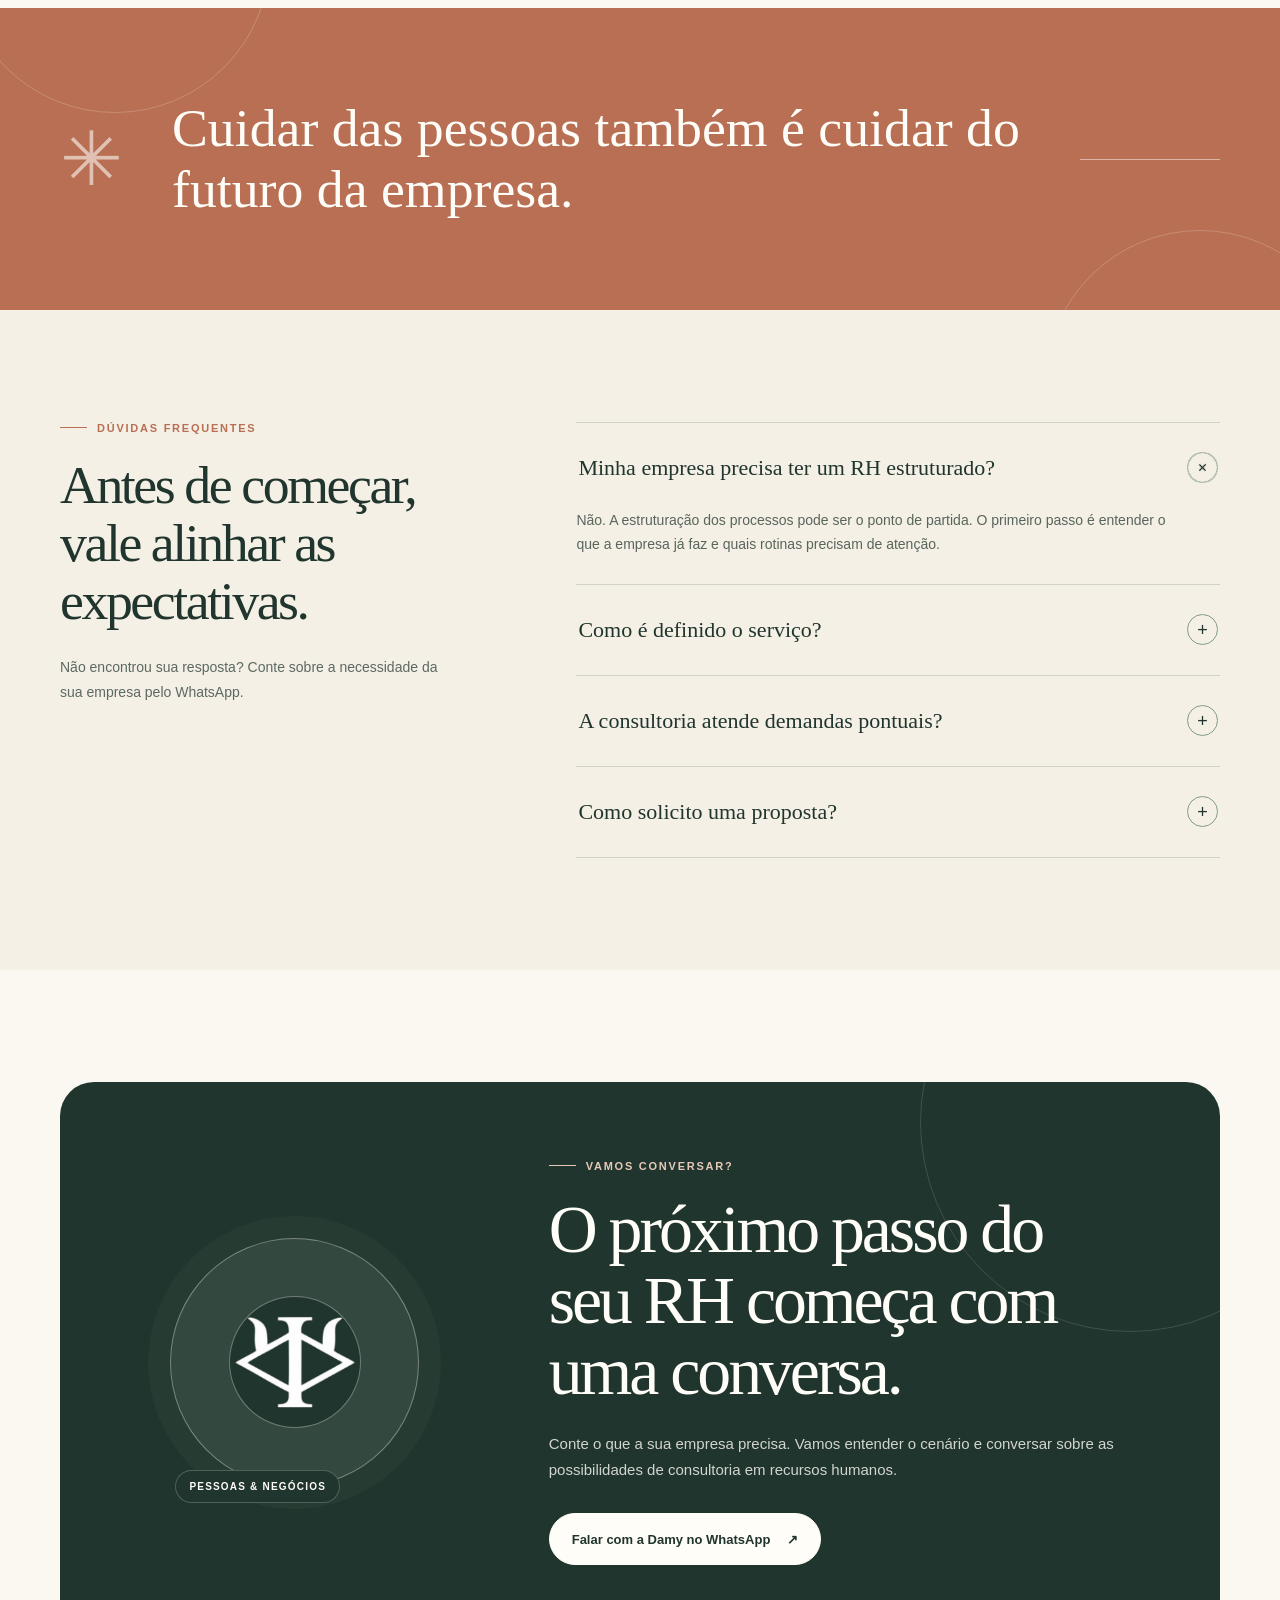
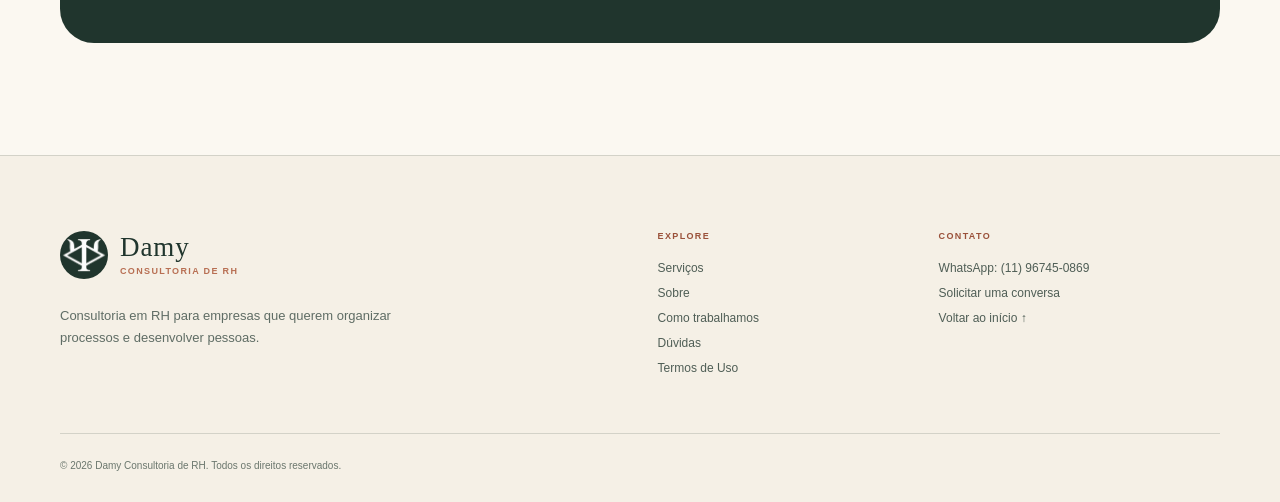
==== commit f73c88fb: "Pagina de termos e tratamento de dados" ====
--- a/index.html
+++ b/index.html
@@ -4,80 +4,40 @@
     <meta charset="UTF-8" />
     <meta name="viewport" content="width=device-width, initial-scale=1" />
     <meta name="theme-color" content="#f5f0e6" />
-    <title>
-      Consultoria em RH para empresas | Damaris Abigail Consultoria de RH
-    </title>
-    <meta
-      name="description"
-      content="Consultoria em RH para empresas: estruturação de processos, recrutamento e seleção, treinamento e desenvolvimento de lideranças. Conheça a Damy."
-    />
+    <title>Consultoria em RH para empresas | Damy Consultoria de RH</title>
+    <meta name="description" content="Consultoria em RH para empresas: estruturação de processos, recrutamento e seleção, treinamento e desenvolvimento de lideranças. Conheça a Damy." />
     <meta name="robots" content="index, follow" />
-    <meta
-      name="keywords"
-      content="consultoria em RH, consultoria de recursos humanos, recrutamento e seleção, gestão de pessoas, processos de RH, treinamento e desenvolvimento, desenvolvimento de lideranças"
-    />
+    <meta name="keywords" content="consultoria em RH, consultoria de recursos humanos, recrutamento e seleção, gestão de pessoas, processos de RH, treinamento e desenvolvimento, desenvolvimento de lideranças" />
 
     <!-- Inclua rel=canonical e og:url com a URL pública definitiva quando o domínio estiver definido. -->
     <meta property="og:type" content="website" />
     <meta property="og:locale" content="pt_BR" />
     <meta property="og:site_name" content="Damy Consultoria de RH" />
-    <meta
-      property="og:title"
-      content="Consultoria em RH para empresas | Damy Consultoria de RH"
-    />
-    <meta
-      property="og:description"
-      content="Pessoas e processos em sintonia. Conheça a consultoria em RH da Damy para organizar a gestão de pessoas da sua empresa."
-    />
+    <meta property="og:title" content="Consultoria em RH para empresas | Damy Consultoria de RH" />
+    <meta property="og:description" content="Pessoas e processos em sintonia. Conheça a consultoria em RH da Damy para organizar a gestão de pessoas da sua empresa." />
     <meta name="twitter:card" content="summary" />
     <meta name="twitter:title" content="Damy Consultoria de RH" />
-    <meta
-      name="twitter:description"
-      content="Consultoria em RH para empresas: recrutamento, processos, treinamento e desenvolvimento de lideranças."
-    />
+    <meta name="twitter:description" content="Consultoria em RH para empresas: recrutamento, processos, treinamento e desenvolvimento de lideranças." />
 
     <link rel="icon" href="favicon.svg" type="image/svg+xml" />
     <link rel="stylesheet" href="styles.css" />
+    <link rel="stylesheet" href="home.css" />
 
     <script type="application/ld+json">
       {
         "@context": "https://schema.org",
         "@type": "Organization",
-        "name": "Damaris Abigail Consultoria de RH",
+        "name": "Damy Consultoria de RH",
         "description": "Consultoria em recursos humanos para empresas, com foco em gestão de pessoas e organização de processos de RH.",
         "telephone": "+55 11 96745-0869",
         "hasOfferCatalog": {
           "@type": "OfferCatalog",
           "name": "Serviços de consultoria em RH",
           "itemListElement": [
-            {
-              "@type": "Offer",
-              "itemOffered": {
-                "@type": "Service",
-                "name": "Estruturação de processos de RH"
-              }
-            },
-            {
-              "@type": "Offer",
-              "itemOffered": {
-                "@type": "Service",
-                "name": "Recrutamento e seleção"
-              }
-            },
-            {
-              "@type": "Offer",
-              "itemOffered": {
-                "@type": "Service",
-                "name": "Treinamento e desenvolvimento"
-              }
-            },
-            {
-              "@type": "Offer",
-              "itemOffered": {
-                "@type": "Service",
-                "name": "Desenvolvimento de lideranças"
-              }
-            }
+            {"@type": "Offer", "itemOffered": {"@type": "Service", "name": "Estruturação de processos de RH"}},
+            {"@type": "Offer", "itemOffered": {"@type": "Service", "name": "Recrutamento e seleção"}},
+            {"@type": "Offer", "itemOffered": {"@type": "Service", "name": "Treinamento e desenvolvimento"}},
+            {"@type": "Offer", "itemOffered": {"@type": "Service", "name": "Desenvolvimento de lideranças"}}
           ]
         }
       }
@@ -88,18 +48,9 @@
 
     <header class="site-header">
       <div class="container header-inner">
-        <a
-          class="brand"
-          href="#inicio"
-          aria-label="Damy Consultoria de RH, início"
-        >
-          <span class="brand-mark" aria-hidden="true"
-            ><img src="damy-rh-symbol.png" alt="" width="832" height="561"
-          /></span>
-          <span class="brand-copy"
-            ><strong>Damaris Abigail</strong
-            ><small>Consultoria de RH</small></span
-          >
+        <a class="brand" href="#inicio" aria-label="Damy Consultoria de RH, início">
+          <span class="brand-mark" aria-hidden="true"><img src="damy-rh-symbol.png" alt="" width="832" height="561" /></span>
+          <span class="brand-copy"><strong>Damy</strong><small>Consultoria de RH</small></span>
         </a>
 
         <nav class="desktop-nav" aria-label="Navegação principal">
@@ -109,14 +60,10 @@
           <a href="#duvidas">Dúvidas</a>
         </nav>
 
-        <a class="button button-small desktop-cta" href="#contato"
-          >Conversar sobre RH <span aria-hidden="true">↗</span></a
-        >
+        <a class="button button-small desktop-cta" href="#contato">Conversar sobre RH <span aria-hidden="true">↗</span></a>
 
         <details class="mobile-menu">
-          <summary aria-label="Abrir menu de navegação">
-            <span></span><span></span>
-          </summary>
+          <summary aria-label="Abrir menu de navegação"><span></span><span></span></summary>
           <nav aria-label="Navegação para celular">
             <a href="#inicio">Início</a>
             <a href="#servicos">Serviços</a>
@@ -136,133 +83,70 @@
         <div class="container hero-grid">
           <div class="hero-copy">
             <p class="eyebrow"><span></span> Consultoria em recursos humanos</p>
-            <h1 id="hero-title">
-              Consultoria em RH para conectar <em>pessoas e processos.</em>
-            </h1>
-            <p class="hero-description">
-              A Damaris Abigail Consultoria de RH ajuda empresas a organizar a
-              gestão de pessoas, aprimorar processos e construir caminhos de
-              desenvolvimento alinhados à sua realidade.
-            </p>
+            <h1 id="hero-title">Consultoria em RH para conectar <em>pessoas e processos.</em></h1>
+            <p class="hero-description">A Damy Consultoria de RH ajuda empresas a organizar a gestão de pessoas, aprimorar processos e construir caminhos de desenvolvimento alinhados à sua realidade.</p>
             <div class="hero-actions">
-              <a class="button" href="#contato"
-                >Conversar sobre minha empresa
-                <span aria-hidden="true">↗</span></a
-              >
-              <a class="text-link" href="#servicos"
-                >Conhecer os serviços <span aria-hidden="true">→</span></a
-              >
+              <a class="button" href="#contato">Conversar sobre minha empresa <span aria-hidden="true">↗</span></a>
+              <a class="text-link" href="#servicos">Conhecer os serviços <span aria-hidden="true">→</span></a>
             </div>
             <ul class="trust-list" aria-label="Áreas de atuação">
               <li><span aria-hidden="true">✓</span> Processos de RH</li>
               <li><span aria-hidden="true">✓</span> Recrutamento e seleção</li>
-              <li>
-                <span aria-hidden="true">✓</span> Desenvolvimento de pessoas
-              </li>
+              <li><span aria-hidden="true">✓</span> Desenvolvimento de pessoas</li>
             </ul>
           </div>
 
           <div class="hero-visual" aria-hidden="true">
             <div class="visual-card">
-              <span class="visual-label"
-                >Um RH que acompanha a sua empresa</span
-              >
+              <span class="visual-label">Um RH que acompanha a sua empresa</span>
               <div class="visual-orbit"></div>
               <div class="visual-framework">
                 <span class="framework-caption">Da análise à ação</span>
-                <div class="framework-step">
-                  <span>01</span><strong>Entender o cenário</strong>
-                </div>
-                <div class="framework-step">
-                  <span>02</span><strong>Definir prioridades</strong>
-                </div>
-                <div class="framework-step">
-                  <span>03</span><strong>Colocar em prática</strong>
-                </div>
+                <div class="framework-step"><span>01</span><strong>Entender o cenário</strong></div>
+                <div class="framework-step"><span>02</span><strong>Definir prioridades</strong></div>
+                <div class="framework-step"><span>03</span><strong>Colocar em prática</strong></div>
               </div>
               <p>Mais clareza para decisões sobre pessoas.</p>
             </div>
-            <div class="floating-seal">
-              <span>pessoas</span><b>✦</b><span>processos</span>
-            </div>
-          </div>
-        </div>
-      </section>
-
-      <section
-        class="specialties section"
-        id="servicos"
-        aria-labelledby="servicos-title"
-      >
+            <div class="floating-seal"><span>pessoas</span><b>✦</b><span>processos</span></div>
+          </div>
+        </div>
+      </section>
+
+      <section class="specialties section" id="servicos" aria-labelledby="servicos-title">
         <div class="container">
           <div class="section-heading split-heading">
             <div>
               <p class="eyebrow"><span></span> Serviços de RH</p>
-              <h2 id="servicos-title">
-                Soluções para os desafios da gestão de pessoas.
-              </h2>
-            </div>
-            <p>
-              Cada empresa tem seu momento. A consultoria em RH começa pela
-              compreensão do contexto para propor ações pertinentes às suas
-              necessidades.
-            </p>
+              <h2 id="servicos-title">Soluções para os desafios da gestão de pessoas.</h2>
+            </div>
+            <p>Cada empresa tem seu momento. A consultoria em RH começa pela compreensão do contexto para propor ações pertinentes às suas necessidades.</p>
           </div>
 
           <div class="specialty-grid">
             <article class="specialty-card">
-              <span class="card-number">01 / ORGANIZAÇÃO</span>
-              <div class="card-symbol" aria-hidden="true">◎</div>
+              <span class="card-number">01 / ORGANIZAÇÃO</span><div class="card-symbol" aria-hidden="true">◎</div>
               <h3>Estruturação de RH</h3>
-              <p>
-                Mapeamento e organização de rotinas, responsabilidades e
-                processos de RH para dar mais clareza à gestão de pessoas.
-              </p>
-              <a href="#contato" aria-label="Conversar sobre estruturação de RH"
-                >Quero saber mais <span aria-hidden="true">→</span></a
-              >
-            </article>
-            <article class="specialty-card">
-              <span class="card-number">02 / TALENTOS</span>
-              <div class="card-symbol" aria-hidden="true">◇</div>
+              <p>Mapeamento e organização de rotinas, responsabilidades e processos de RH para dar mais clareza à gestão de pessoas.</p>
+              <a href="#contato" aria-label="Conversar sobre estruturação de RH">Quero saber mais <span aria-hidden="true">→</span></a>
+            </article>
+            <article class="specialty-card">
+              <span class="card-number">02 / TALENTOS</span><div class="card-symbol" aria-hidden="true">◇</div>
               <h3>Recrutamento e seleção</h3>
-              <p>
-                Apoio para definir perfis, conduzir etapas de seleção e tomar
-                decisões de contratação mais alinhadas à vaga e à empresa.
-              </p>
-              <a
-                href="#contato"
-                aria-label="Conversar sobre recrutamento e seleção"
-                >Quero saber mais <span aria-hidden="true">→</span></a
-              >
-            </article>
-            <article class="specialty-card">
-              <span class="card-number">03 / APRENDIZADO</span>
-              <div class="card-symbol" aria-hidden="true">✳</div>
+              <p>Apoio para definir perfis, conduzir etapas de seleção e tomar decisões de contratação mais alinhadas à vaga e à empresa.</p>
+              <a href="#contato" aria-label="Conversar sobre recrutamento e seleção">Quero saber mais <span aria-hidden="true">→</span></a>
+            </article>
+            <article class="specialty-card">
+              <span class="card-number">03 / APRENDIZADO</span><div class="card-symbol" aria-hidden="true">✳</div>
               <h3>Treinamento e desenvolvimento</h3>
-              <p>
-                Identificação de necessidades e planejamento de ações para
-                fortalecer competências e apoiar o crescimento das equipes.
-              </p>
-              <a
-                href="#contato"
-                aria-label="Conversar sobre treinamento e desenvolvimento"
-                >Quero saber mais <span aria-hidden="true">→</span></a
-              >
-            </article>
-            <article class="specialty-card">
-              <span class="card-number">04 / LIDERANÇA</span>
-              <div class="card-symbol" aria-hidden="true">✧</div>
+              <p>Identificação de necessidades e planejamento de ações para fortalecer competências e apoiar o crescimento das equipes.</p>
+              <a href="#contato" aria-label="Conversar sobre treinamento e desenvolvimento">Quero saber mais <span aria-hidden="true">→</span></a>
+            </article>
+            <article class="specialty-card">
+              <span class="card-number">04 / LIDERANÇA</span><div class="card-symbol" aria-hidden="true">✧</div>
               <h3>Desenvolvimento de lideranças</h3>
-              <p>
-                Orientação para líderes aprimorarem comunicação, acompanhamento
-                de equipes e práticas de gestão no dia a dia.
-              </p>
-              <a
-                href="#contato"
-                aria-label="Conversar sobre desenvolvimento de lideranças"
-                >Quero saber mais <span aria-hidden="true">→</span></a
-              >
+              <p>Orientação para líderes aprimorarem comunicação, acompanhamento de equipes e práticas de gestão no dia a dia.</p>
+              <a href="#contato" aria-label="Conversar sobre desenvolvimento de lideranças">Quero saber mais <span aria-hidden="true">→</span></a>
             </article>
           </div>
         </div>
@@ -272,32 +156,14 @@
         <div class="container about-grid">
           <div class="about-visual" aria-hidden="true">
             <span class="about-kicker">O olhar da Damy</span>
-            <div class="about-panel">
-              <span>PESSOAS</span><span>PROCESSOS</span
-              ><span>DESENVOLVIMENTO</span>
-            </div>
-            <blockquote>
-              Uma gestão de pessoas mais clara começa por entender o contexto.
-            </blockquote>
+            <div class="about-panel"><span>PESSOAS</span><span>PROCESSOS</span><span>DESENVOLVIMENTO</span></div>
+            <blockquote>Uma gestão de pessoas mais clara começa por entender o contexto.</blockquote>
           </div>
           <div class="about-copy">
             <p class="eyebrow"><span></span> Sobre a Damy</p>
-            <div class="section-heading">
-              <h2 id="sobre-title">
-                RH conectado aos desafios reais do negócio.
-              </h2>
-            </div>
-            <p>
-              A Damy Consultoria de RH trabalha ao lado de empresas que querem
-              cuidar da gestão de pessoas com mais intenção e organização. O
-              ponto de partida é entender o que já existe, onde estão os
-              desafios e quais mudanças fazem sentido.
-            </p>
-            <p>
-              Da estruturação de processos ao desenvolvimento de equipes, o
-              trabalho busca transformar necessidades em ações aplicáveis à
-              rotina da empresa.
-            </p>
+            <div class="section-heading"><h2 id="sobre-title">RH conectado aos desafios reais do negócio.</h2></div>
+            <p>A Damy Consultoria de RH trabalha ao lado de empresas que querem cuidar da gestão de pessoas com mais intenção e organização. O ponto de partida é entender o que já existe, onde estão os desafios e quais mudanças fazem sentido.</p>
+            <p>Da estruturação de processos ao desenvolvimento de equipes, o trabalho busca transformar necessidades em ações aplicáveis à rotina da empresa.</p>
             <div class="value-list">
               <div><span>01</span><strong>Escuta do contexto</strong></div>
               <div><span>02</span><strong>Prioridades claras</strong></div>
@@ -307,150 +173,48 @@
         </div>
       </section>
 
-      <section
-        class="process section"
-        id="como-funciona"
-        aria-labelledby="process-title"
-      >
+      <section class="process section" id="como-funciona" aria-labelledby="process-title">
         <div class="container">
           <div class="section-heading process-heading">
             <p class="eyebrow"><span></span> Como trabalhamos</p>
             <h2 id="process-title">Um caminho construído com a sua empresa.</h2>
           </div>
           <div class="step-grid">
-            <article class="step-card">
-              <span>01</span>
-              <h3>Conversa inicial</h3>
-              <p>
-                Você apresenta o momento da empresa, seus objetivos e os
-                desafios da área de pessoas.
-              </p>
-            </article>
-            <article class="step-card">
-              <span>02</span>
-              <h3>Diagnóstico</h3>
-              <p>
-                Entendemos o contexto, identificamos prioridades e definimos
-                juntos o escopo da consultoria.
-              </p>
-            </article>
-            <article class="step-card">
-              <span>03</span>
-              <h3>Plano de ação</h3>
-              <p>
-                Organizamos as próximas etapas e acompanhamos a implementação
-                conforme o serviço combinado.
-              </p>
-            </article>
+            <article class="step-card"><span>01</span><h3>Conversa inicial</h3><p>Você apresenta o momento da empresa, seus objetivos e os desafios da área de pessoas.</p></article>
+            <article class="step-card"><span>02</span><h3>Diagnóstico</h3><p>Entendemos o contexto, identificamos prioridades e definimos juntos o escopo da consultoria.</p></article>
+            <article class="step-card"><span>03</span><h3>Plano de ação</h3><p>Organizamos as próximas etapas e acompanhamos a implementação conforme o serviço combinado.</p></article>
           </div>
         </div>
       </section>
 
       <section class="reflection" aria-label="Mensagem da Damy">
-        <div class="container reflection-inner">
-          <span class="reflection-mark" aria-hidden="true">✳</span>
-          <p>Cuidar das pessoas também é cuidar do futuro da empresa.</p>
-          <span class="reflection-line" aria-hidden="true"></span>
-        </div>
+        <div class="container reflection-inner"><span class="reflection-mark" aria-hidden="true">✳</span><p>Cuidar das pessoas também é cuidar do futuro da empresa.</p><span class="reflection-line" aria-hidden="true"></span></div>
       </section>
 
       <section class="faq section" id="duvidas" aria-labelledby="faq-title">
         <div class="container faq-grid">
           <div class="faq-intro">
             <p class="eyebrow"><span></span> Dúvidas frequentes</p>
-            <div class="section-heading">
-              <h2 id="faq-title">
-                Antes de começar, vale alinhar as expectativas.
-              </h2>
-            </div>
-            <p>
-              Não encontrou sua resposta? Conte sobre a necessidade da sua
-              empresa pelo WhatsApp.
-            </p>
+            <div class="section-heading"><h2 id="faq-title">Antes de começar, vale alinhar as expectativas.</h2></div>
+            <p>Não encontrou sua resposta? Conte sobre a necessidade da sua empresa pelo WhatsApp.</p>
           </div>
           <div class="faq-list">
-            <details open>
-              <summary>
-                <span>Minha empresa precisa ter um RH estruturado?</span
-                ><i aria-hidden="true">+</i>
-              </summary>
-              <p>
-                Não. A estruturação dos processos pode ser o ponto de partida. O
-                primeiro passo é entender o que a empresa já faz e quais rotinas
-                precisam de atenção.
-              </p>
-            </details>
-            <details>
-              <summary>
-                <span>Como é definido o serviço?</span
-                ><i aria-hidden="true">+</i>
-              </summary>
-              <p>
-                Depois da conversa inicial e do entendimento das necessidades,
-                são alinhados escopo, etapas e formato de trabalho adequados ao
-                projeto.
-              </p>
-            </details>
-            <details>
-              <summary>
-                <span>A consultoria atende demandas pontuais?</span
-                ><i aria-hidden="true">+</i>
-              </summary>
-              <p>
-                Você pode apresentar uma necessidade específica, como
-                recrutamento e seleção, ou um desafio mais amplo de gestão de
-                pessoas. A possibilidade de atendimento é avaliada no primeiro
-                contato.
-              </p>
-            </details>
-            <details>
-              <summary>
-                <span>Como solicito uma proposta?</span
-                ><i aria-hidden="true">+</i>
-              </summary>
-              <p>
-                Envie uma mensagem pelo botão de contato com um resumo da
-                empresa e do desafio. A Damy poderá orientar os próximos passos
-                e informar as condições do serviço.
-              </p>
-            </details>
-          </div>
-        </div>
-      </section>
-
-      <section
-        class="schedule section"
-        id="contato"
-        aria-labelledby="contato-title"
-      >
+            <details open><summary><span>Minha empresa precisa ter um RH estruturado?</span><i aria-hidden="true">+</i></summary><p>Não. A estruturação dos processos pode ser o ponto de partida. O primeiro passo é entender o que a empresa já faz e quais rotinas precisam de atenção.</p></details>
+            <details><summary><span>Como é definido o serviço?</span><i aria-hidden="true">+</i></summary><p>Depois da conversa inicial e do entendimento das necessidades, são alinhados escopo, etapas e formato de trabalho adequados ao projeto.</p></details>
+            <details><summary><span>A consultoria atende demandas pontuais?</span><i aria-hidden="true">+</i></summary><p>Você pode apresentar uma necessidade específica, como recrutamento e seleção, ou um desafio mais amplo de gestão de pessoas. A possibilidade de atendimento é avaliada no primeiro contato.</p></details>
+            <details><summary><span>Como solicito uma proposta?</span><i aria-hidden="true">+</i></summary><p>Envie uma mensagem pelo botão de contato com um resumo da empresa e do desafio. A Damy poderá orientar os próximos passos e informar as condições do serviço.</p></details>
+          </div>
+        </div>
+      </section>
+
+      <section class="schedule section" id="contato" aria-labelledby="contato-title">
         <div class="container schedule-card">
-          <div class="schedule-art" aria-hidden="true">
-            <span class="schedule-ring"></span
-            ><span class="schedule-icon"
-              ><img
-                src="damy-rh-symbol.png"
-                alt=""
-                width="832"
-                height="561" /></span
-            ><span class="schedule-note">PESSOAS &amp; NEGÓCIOS</span>
-          </div>
+          <div class="schedule-art" aria-hidden="true"><span class="schedule-ring"></span><span class="schedule-icon"><img src="damy-rh-symbol.png" alt="" width="832" height="561" /></span><span class="schedule-note">PESSOAS &amp; NEGÓCIOS</span></div>
           <div class="schedule-copy">
             <p class="eyebrow"><span></span> Vamos conversar?</p>
-            <h2 id="contato-title">
-              O próximo passo do seu RH começa com uma conversa.
-            </h2>
-            <p>
-              Conte o que a sua empresa precisa. Vamos entender o cenário e
-              conversar sobre as possibilidades de consultoria em recursos
-              humanos.
-            </p>
-            <a
-              class="button button-light"
-              href="https://wa.me/5511967450869?text=Ol%C3%A1%2C%20Damaris%21%20Gostaria%20de%20conversar%20sobre%20consultoria%20em%20RH%20para%20minha%20empresa."
-              target="_blank"
-              rel="noopener noreferrer"
-              >Falar com a Damy no WhatsApp <span aria-hidden="true">↗</span></a
-            >
+            <h2 id="contato-title">O próximo passo do seu RH começa com uma conversa.</h2>
+            <p>Conte o que a sua empresa precisa. Vamos entender o cenário e conversar sobre as possibilidades de consultoria em recursos humanos.</p>
+            <a class="button button-light" href="https://wa.me/5511967450869?text=Ol%C3%A1%2C%20Damaris%21%20Gostaria%20de%20conversar%20sobre%20consultoria%20em%20RH%20para%20minha%20empresa." target="_blank" rel="noopener noreferrer">Falar com a Damy no WhatsApp <span aria-hidden="true">↗</span></a>
           </div>
         </div>
       </section>
@@ -459,49 +223,13 @@
     <footer class="site-footer">
       <div class="container footer-main">
         <div class="footer-brand">
-          <a
-            class="brand"
-            href="#inicio"
-            aria-label="Damy Consultoria de RH, voltar ao início"
-            ><span class="brand-mark" aria-hidden="true"
-              ><img
-                src="damy-rh-symbol.png"
-                alt=""
-                width="832"
-                height="561" /></span
-            ><span class="brand-copy"
-              ><strong>Damaris Abigail</strong
-              ><small>Consultoria de RH</small></span
-            ></a
-          >
-          <p>
-            Consultoria em RH para empresas que querem organizar processos e
-            desenvolver pessoas.
-          </p>
-        </div>
-        <nav aria-label="Navegação do rodapé">
-          <strong>Explore</strong><a href="#servicos">Serviços</a
-          ><a href="#sobre">Sobre</a
-          ><a href="#como-funciona">Como trabalhamos</a
-          ><a href="#duvidas">Dúvidas</a>
-        </nav>
-        <div class="footer-contact">
-          <strong>Contato</strong
-          ><a
-            href="https://wa.me/5511967450869?text=Ol%C3%A1%2C%20Damaris%21%20Gostaria%20de%20conversar%20sobre%20consultoria%20em%20RH%20para%20minha%20empresa."
-            target="_blank"
-            rel="noopener noreferrer"
-            >WhatsApp: (11) 96745-0869</a
-          ><a href="#contato">Solicitar uma conversa</a
-          ><a href="#inicio">Voltar ao início ↑</a>
-        </div>
+          <a class="brand" href="#inicio" aria-label="Damy Consultoria de RH, voltar ao início"><span class="brand-mark" aria-hidden="true"><img src="damy-rh-symbol.png" alt="" width="832" height="561" /></span><span class="brand-copy"><strong>Damy</strong><small>Consultoria de RH</small></span></a>
+          <p>Consultoria em RH para empresas que querem organizar processos e desenvolver pessoas.</p>
+        </div>
+        <nav aria-label="Navegação do rodapé"><strong>Explore</strong><a href="#servicos">Serviços</a><a href="#sobre">Sobre</a><a href="#como-funciona">Como trabalhamos</a><a href="#duvidas">Dúvidas</a><a href="termos-de-uso.html">Termos de Uso</a></nav>
+        <div class="footer-contact"><strong>Contato</strong><a href="https://wa.me/5511967450869?text=Ol%C3%A1%2C%20Damaris%21%20Gostaria%20de%20conversar%20sobre%20consultoria%20em%20RH%20para%20minha%20empresa." target="_blank" rel="noopener noreferrer">WhatsApp: (11) 96745-0869</a><a href="#contato">Solicitar uma conversa</a><a href="#inicio">Voltar ao início ↑</a></div>
       </div>
-      <div class="container footer-legal">
-        <p>
-          © 2026 Damaris Abigail Consultoria de RH. Todos os direitos
-          reservados.
-        </p>
-      </div>
+      <div class="container footer-legal"><p>© 2026 Damy Consultoria de RH. Todos os direitos reservados.</p></div>
     </footer>
   </body>
 </html>
--- a/styles.css
+++ b/styles.css
@@ -1,3 +1,6 @@
+/* Base compartilhada: identidade visual, navegação, botões e rodapé.
+   Carregar antes da folha de estilo específica de cada página. */
+
 :root {
   --cream: #f5f0e6;
   --paper: #fbf8f1;
@@ -10,262 +13,378 @@
   --white: #fffdf8;
 }
 
-*, *::before, *::after { box-sizing: border-box; }
-html { scroll-behavior: smooth; }
-body { margin: 0; background: var(--paper); color: var(--ink); font-family: "Avenir Next", Avenir, "Segoe UI", Arial, sans-serif; -webkit-font-smoothing: antialiased; }
-::selection { background: var(--terracotta-soft); }
-a { color: inherit; text-decoration: none; }
-a, summary { -webkit-tap-highlight-color: transparent; }
-a:focus-visible, summary:focus-visible { outline: 2px solid var(--terracotta); outline-offset: 5px; }
-.container { width: min(1160px, calc(100% - 48px)); margin-inline: auto; }
-.skip-link { position: fixed; top: -100px; left: 20px; z-index: 100; padding: 12px 18px; background: var(--ink); color: var(--white); }
-.skip-link:focus { top: 12px; }
+*, *::before, *::after {
+  box-sizing: border-box;
+}
+
+html {
+  scroll-behavior: smooth;
+}
+
+body {
+  margin: 0;
+  background: var(--paper);
+  color: var(--ink);
+  font-family: "Avenir Next", Avenir, "Segoe UI", Arial, sans-serif;
+  -webkit-font-smoothing: antialiased;
+}
+
+::selection {
+  background: var(--terracotta-soft);
+}
+
+a {
+  color: inherit;
+  text-decoration: none;
+}
+
+a, summary {
+  -webkit-tap-highlight-color: transparent;
+}
+
+a:focus-visible, summary:focus-visible {
+  outline: 2px solid var(--terracotta);
+  outline-offset: 5px;
+}
+
+.container {
+  width: min(1160px, calc(100% - 48px));
+  margin-inline: auto;
+}
+
+.skip-link {
+  position: fixed;
+  top: -100px;
+  left: 20px;
+  z-index: 100;
+  padding: 12px 18px;
+  background: var(--ink);
+  color: var(--white);
+}
+
+.skip-link:focus {
+  top: 12px;
+}
 
 /* Navegação e marca tipográfica. */
-.site-header { position: absolute; inset: 0 0 auto; z-index: 20; border-bottom: 1px solid rgba(32, 53, 45, .1); }
-.header-inner { min-height: 96px; display: flex; align-items: center; justify-content: space-between; gap: 26px; }
-.brand { display: inline-flex; align-items: center; gap: 12px; flex-shrink: 0; }
-.brand-mark { position: relative; width: 48px; height: 48px; flex: none; display: block; overflow: hidden; border-radius: 50%; background: var(--ink); }
-.brand-mark img, .schedule-icon img { position: absolute; top: 50%; left: 50%; display: block; width: 102px; height: auto; max-width: none; transform: translate(-50%, -50%); }
-.brand-copy { display: grid; line-height: 1; }
-.brand-copy strong { font: 400 27px/1 Georgia, "Times New Roman", serif; letter-spacing: .035em; }
-.brand-copy small { margin-top: 6px; color: var(--terracotta); font-size: 9px; font-weight: 800; letter-spacing: .15em; text-transform: uppercase; white-space: nowrap; }
-.desktop-nav { display: flex; align-items: center; gap: 27px; margin-left: auto; }
-.desktop-nav a { position: relative; padding: 10px 0; color: rgba(32, 53, 45, .8); font-size: 13px; font-weight: 600; white-space: nowrap; }
-.desktop-nav a::after { content: ""; position: absolute; bottom: 3px; left: 0; right: 100%; height: 1px; background: var(--terracotta); transition: right .18s ease; }
-.desktop-nav a:hover::after, .desktop-nav a:focus-visible::after { right: 0; }
-.mobile-menu { display: none; }
-
-.button { min-height: 52px; padding: 0 22px; display: inline-flex; align-items: center; justify-content: center; gap: 17px; border: 1px solid var(--ink); border-radius: 999px; background: var(--ink); color: var(--white); font-size: 13px; font-weight: 700; text-align: center; transition: transform .18s ease, background .18s ease, color .18s ease; }
-.button:hover, .button:focus-visible { transform: translateY(-2px); background: transparent; color: var(--ink); }
-.button-small { min-height: 43px; padding-inline: 17px; font-size: 11px; white-space: nowrap; }
-.eyebrow { margin: 0 0 22px; display: flex; align-items: center; gap: 10px; color: var(--terracotta); font-size: 11px; font-weight: 800; letter-spacing: .16em; text-transform: uppercase; }
-.eyebrow > span { width: 27px; height: 1px; background: currentColor; flex: none; }
-
-/* Hero: esquema de trabalho no lugar da arte botânica. */
-.hero { position: relative; min-height: 765px; padding: 160px 0 76px; overflow: hidden; background: var(--cream); }
-.hero::after { content: ""; position: absolute; inset: auto 0 0; height: 1px; background: var(--line); }
-.hero-wash { position: absolute; border-radius: 50%; pointer-events: none; }
-.hero-wash-one { width: 440px; height: 440px; top: -180px; left: -160px; background: rgba(184, 111, 83, .08); }
-.hero-wash-two { width: 620px; height: 620px; right: -210px; bottom: -300px; background: rgba(131, 155, 137, .15); }
-.hero-grid { position: relative; z-index: 2; display: grid; grid-template-columns: 1.03fr .97fr; align-items: center; gap: 74px; }
-.hero h1, .section-heading h2 { margin: 0; font-family: Georgia, "Times New Roman", serif; font-weight: 400; letter-spacing: -.045em; }
-.hero h1 { max-width: 660px; font-size: clamp(54px, 6vw, 82px); line-height: .99; }
-.hero h1 em { color: var(--terracotta); font-weight: 400; }
-.hero-description { max-width: 570px; margin: 28px 0 0; color: rgba(32, 53, 45, .75); font-size: 17px; line-height: 1.8; }
-.hero-actions { margin-top: 33px; display: flex; align-items: center; gap: 25px; flex-wrap: wrap; }
-.text-link { display: inline-flex; align-items: center; gap: 10px; border-bottom: 1px solid var(--sage); padding: 11px 0 8px; font-size: 13px; font-weight: 700; }
-.trust-list { margin: 40px 0 0; padding: 20px 0 0; display: flex; flex-wrap: wrap; gap: 12px 20px; border-top: 1px solid var(--line); list-style: none; }
-.trust-list li { color: rgba(32, 53, 45, .73); font-size: 11px; font-weight: 700; }
-.trust-list span { margin-right: 5px; color: var(--sage); }
-.hero-visual { position: relative; width: min(100%, 455px); justify-self: end; }
-.visual-card { position: relative; min-height: 535px; overflow: hidden; border: 1px solid rgba(32, 53, 45, .13); border-radius: 220px 220px 32px 32px; background: #e6e4d8; box-shadow: 0 35px 75px rgba(32, 53, 45, .12); }
-.visual-card::before { content: ""; position: absolute; inset: 0; opacity: .48; background-image: radial-gradient(rgba(32, 53, 45, .08) .7px, transparent .7px); background-size: 8px 8px; }
-.visual-label { position: absolute; z-index: 2; top: 37px; left: 0; width: 100%; padding-inline: 36px; color: rgba(32, 53, 45, .7); font: italic 14px Georgia, serif; text-align: center; }
-.visual-orbit { position: absolute; top: 89px; right: 55px; width: 170px; height: 170px; border-radius: 50%; background: var(--terracotta-soft); box-shadow: 0 0 0 22px rgba(231, 201, 186, .32); }
-.visual-framework { position: absolute; z-index: 2; top: 151px; left: 10%; width: 78%; padding: 30px 26px 33px; border: 1px solid rgba(32, 53, 45, .2); border-radius: 18px; background: rgba(251, 248, 241, .94); box-shadow: 0 24px 45px rgba(32, 53, 45, .11); transform: rotate(-3deg); }
-.framework-caption { display: block; margin-bottom: 15px; color: var(--terracotta); font-size: 10px; font-weight: 800; letter-spacing: .15em; text-transform: uppercase; }
-.framework-step { min-height: 54px; display: flex; align-items: center; gap: 19px; border-top: 1px solid var(--line); }
-.framework-step span { color: var(--terracotta); font-size: 11px; font-weight: 800; }
-.framework-step strong { font: 400 clamp(16px, 2vw, 20px) Georgia, serif; }
-.visual-card > p { position: absolute; z-index: 3; right: 25px; bottom: 22px; max-width: 216px; margin: 0; padding: 16px 18px; border: 1px solid var(--line); border-radius: 18px; background: rgba(251, 248, 241, .94); font: 15px/1.4 Georgia, serif; }
-.floating-seal { position: absolute; z-index: 5; right: -33px; top: 315px; width: 104px; height: 104px; display: grid; place-content: center; gap: 3px; border: 1px solid rgba(255, 253, 248, .55); border-radius: 50%; background: var(--terracotta); box-shadow: 0 16px 32px rgba(32, 53, 45, .14); color: var(--white); text-align: center; transform: rotate(7deg); }
-.floating-seal span { font-size: 8px; font-weight: 700; letter-spacing: .14em; text-transform: uppercase; }
-.floating-seal b { font-size: 14px; }
-
-/* Serviços. */
-.section { padding: 112px 0; }
-.specialties, .process, .schedule { background: var(--paper); }
-.section-heading h2 { max-width: 720px; font-size: clamp(42px, 5vw, 63px); line-height: 1.08; }
-.split-heading { display: grid; grid-template-columns: 1.4fr .6fr; align-items: end; gap: 70px; }
-.split-heading > p { margin: 0 0 5px; color: rgba(32, 53, 45, .7); font-size: 15px; line-height: 1.75; }
-.specialty-grid { margin-top: 67px; display: grid; grid-template-columns: repeat(4, 1fr); border-top: 1px solid var(--line); border-left: 1px solid var(--line); }
-.specialty-card { position: relative; min-height: 390px; padding: 30px 25px 28px; display: flex; flex-direction: column; border-right: 1px solid var(--line); border-bottom: 1px solid var(--line); background: rgba(255, 253, 248, .36); transition: background .22s ease, transform .22s ease; }
-.specialty-card:hover { z-index: 2; background: var(--cream); transform: translateY(-5px); }
-.card-number { color: var(--terracotta); font-size: 10px; font-weight: 800; letter-spacing: .1em; }
-.card-symbol { width: 76px; height: 76px; margin: 36px 0 29px; display: grid; place-items: center; border: 1px solid var(--sage); border-radius: 50%; color: var(--terracotta); font: 34px Georgia, serif; }
-.specialty-card h3 { margin: 0 0 13px; font: 400 25px/1.12 Georgia, serif; }
-.specialty-card p { margin: 0; color: rgba(32, 53, 45, .72); font-size: 13px; line-height: 1.7; }
-.specialty-card a { width: max-content; margin-top: auto; padding-top: 25px; color: #9a513a; font-size: 11px; font-weight: 800; }
-.specialty-card a span { margin-left: 7px; }
-
-/* Sobre e método. */
-.about { position: relative; overflow: hidden; background: var(--cream); }
-.about::before { content: ""; position: absolute; top: -180px; right: -190px; width: 430px; height: 430px; border: 1px solid rgba(131, 155, 137, .2); border-radius: 50%; }
-.about-grid { position: relative; z-index: 1; display: grid; grid-template-columns: .92fr 1.08fr; align-items: center; gap: 100px; }
-.about-visual { position: relative; min-height: 550px; overflow: hidden; border-radius: 32px 220px 32px 32px; background: var(--sage-light); }
-.about-visual::before { content: ""; position: absolute; inset: 0; opacity: .4; background-image: linear-gradient(rgba(32, 53, 45, .09) 1px, transparent 1px), linear-gradient(90deg, rgba(32, 53, 45, .09) 1px, transparent 1px); background-size: 58px 58px; }
-.about-kicker { position: absolute; z-index: 2; top: 32px; left: 32px; color: #3d5146; font-size: 10px; font-weight: 800; letter-spacing: .15em; text-transform: uppercase; }
-.about-panel { position: absolute; top: 115px; left: 11%; width: 76%; padding: 25px; display: grid; gap: 12px; border: 1px solid var(--line); border-radius: 20px; background: rgba(251, 248, 241, .92); box-shadow: 15px 19px 0 rgba(184, 111, 83, .15); transform: rotate(-3deg); }
-.about-panel span { padding: 13px 17px; border: 1px solid var(--line); border-radius: 999px; color: var(--ink); font-size: 12px; font-weight: 800; letter-spacing: .08em; }
-.about-panel span:nth-child(2) { margin-left: 9%; border-color: var(--sage); }
-.about-panel span:nth-child(3) { margin-left: 18%; border-color: var(--terracotta); }
-.about-visual blockquote { position: absolute; z-index: 3; right: 25px; bottom: 26px; max-width: 290px; margin: 0; padding: 22px 24px; border: 1px solid var(--line); border-radius: 19px; background: rgba(251, 248, 241, .95); font: italic 18px/1.5 Georgia, serif; }
-.about-copy > p:not(.eyebrow) { margin: 27px 0 0; color: rgba(32, 53, 45, .75); font-size: 15px; line-height: 1.82; }
-.value-list { margin-top: 38px; display: grid; grid-template-columns: repeat(3, 1fr); border-top: 1px solid var(--line); }
-.value-list div { padding: 19px 14px 0 0; display: grid; gap: 7px; }
-.value-list span { color: var(--terracotta); font-size: 9px; font-weight: 800; letter-spacing: .13em; }
-.value-list strong { font: 400 15px/1.35 Georgia, serif; }
-.process-heading { max-width: 760px; margin-inline: auto; text-align: center; }
-.process-heading .eyebrow { justify-content: center; }
-.process-heading h2 { margin-inline: auto; }
-.step-grid { position: relative; margin-top: 65px; display: grid; grid-template-columns: repeat(3, 1fr); gap: 22px; }
-.step-grid::before { content: ""; position: absolute; top: 43px; left: 16.6%; right: 16.6%; border-top: 1px dashed rgba(32, 53, 45, .25); }
-.step-card { position: relative; z-index: 2; min-height: 255px; padding: 30px; border: 1px solid var(--line); border-radius: 24px; background: var(--white); }
-.step-card > span { width: 27px; height: 27px; display: grid; place-items: center; border-radius: 50%; background: var(--terracotta); color: var(--white); font-size: 8px; font-weight: 800; }
-.step-card h3 { margin: 43px 0 13px; font: 400 28px Georgia, serif; }
-.step-card p { margin: 0; color: rgba(32, 53, 45, .72); font-size: 13px; line-height: 1.75; }
-
-.reflection { position: relative; overflow: hidden; padding: 90px 0; background: var(--terracotta); color: var(--white); }
-.reflection::before, .reflection::after { content: ""; position: absolute; width: 310px; height: 310px; border: 1px solid rgba(255, 253, 248, .2); border-radius: 50%; }
-.reflection::before { top: -205px; left: -40px; }
-.reflection::after { right: -75px; bottom: -230px; }
-.reflection-inner { position: relative; z-index: 1; display: grid; grid-template-columns: 80px 1fr 140px; align-items: center; gap: 32px; }
-.reflection-mark { font: 75px Georgia, serif; opacity: .58; }
-.reflection-inner p { max-width: 870px; margin: 0; font: clamp(35px, 4.2vw, 57px)/1.13 Georgia, serif; }
-.reflection-line { height: 1px; background: rgba(255, 253, 248, .5); }
-
-/* Perguntas e contato. */
-.faq { background: var(--cream); }
-.faq-grid { display: grid; grid-template-columns: .78fr 1.22fr; gap: 105px; }
-.faq-intro { position: sticky; top: 40px; align-self: start; }
-.faq-intro .section-heading h2 { font-size: clamp(42px, 4.2vw, 58px); }
-.faq-intro > p:last-child { max-width: 390px; margin: 25px 0 0; color: rgba(32, 53, 45, .72); font-size: 14px; line-height: 1.75; }
-.faq-list { border-top: 1px solid var(--line); }
-.faq-list details { border-bottom: 1px solid var(--line); }
-.faq-list summary { min-height: 90px; padding: 24px 2px; display: flex; align-items: center; justify-content: space-between; gap: 22px; cursor: pointer; list-style: none; }
-.faq-list summary::-webkit-details-marker, .mobile-menu summary::-webkit-details-marker { display: none; }
-.faq-list summary span { font: 22px/1.25 Georgia, serif; }
-.faq-list summary i { width: 31px; height: 31px; flex: 0 0 auto; display: grid; place-items: center; border: 1px solid var(--sage); border-radius: 50%; font-size: 18px; font-style: normal; line-height: 1; transition: transform .18s ease; }
-.faq-list details[open] summary i { transform: rotate(45deg); }
-.faq-list details > p { max-width: 610px; margin: -5px 52px 27px 0; color: rgba(32, 53, 45, .74); font-size: 14px; line-height: 1.75; }
-.schedule-card { position: relative; min-height: 465px; padding: 78px 8%; display: grid; grid-template-columns: .7fr 1.3fr; align-items: center; gap: 80px; overflow: hidden; border-radius: 34px; background: var(--ink); color: var(--white); }
-.schedule-card::before { content: ""; position: absolute; top: -170px; right: -120px; width: 420px; height: 420px; border: 1px solid rgba(255, 253, 248, .14); border-radius: 50%; }
-.schedule-art { position: relative; width: 265px; height: 265px; display: grid; place-items: center; }
-.schedule-ring { position: absolute; inset: 8px; border: 1px solid rgba(255, 253, 248, .34); border-radius: 50%; background: rgba(131, 155, 137, .2); box-shadow: 0 0 0 22px rgba(131, 155, 137, .06); }
-.schedule-icon { position: relative; width: 132px; height: 132px; display: block; overflow: hidden; border: 1px solid rgba(255,253,248,.35); border-radius: 50%; background: var(--ink); }
-.schedule-icon img { width: 290px; }
-.schedule-note { position: absolute; bottom: -8px; left: 13px; padding: 10px 13px; border: 1px solid rgba(255, 253, 248, .22); border-radius: 99px; background: var(--ink); font-size: 10px; font-weight: 800; letter-spacing: .12em; white-space: nowrap; }
-.schedule-copy { position: relative; z-index: 1; }
-.schedule-copy .eyebrow { color: var(--terracotta-soft); }
-.schedule-copy h2 { max-width: 690px; margin: 0; font: 400 clamp(45px, 5.3vw, 68px)/1.05 Georgia, serif; letter-spacing: -.045em; }
-.schedule-copy > p:not(.eyebrow) { max-width: 620px; margin: 23px 0 30px; color: rgba(255, 253, 248, .8); font-size: 15px; line-height: 1.75; }
-.button-light { border-color: var(--white); background: var(--white); color: var(--ink); }
-.button-light:hover, .button-light:focus-visible { background: transparent; color: var(--white); }
-
-.site-footer { padding: 75px 0 28px; border-top: 1px solid var(--line); background: var(--cream); }
-.footer-main { padding-bottom: 58px; display: grid; grid-template-columns: 1.5fr .6fr .8fr; gap: 70px; }
-.footer-brand > p { max-width: 350px; margin: 22px 0 0; color: rgba(32, 53, 45, .7); font-size: 13px; line-height: 1.7; }
-.footer-main nav, .footer-contact { display: grid; align-content: start; gap: 11px; font-size: 12px; }
-.footer-main nav strong, .footer-contact strong { margin-bottom: 9px; color: #9a513a; font-size: 9px; letter-spacing: .15em; text-transform: uppercase; }
-.footer-main nav a, .footer-contact a { color: rgba(32, 53, 45, .78); }
-.footer-main nav a:hover, .footer-contact a:hover { color: #9a513a; }
-.footer-legal { padding-top: 24px; border-top: 1px solid var(--line); }
-.footer-legal p { margin: 0; color: rgba(32, 53, 45, .65); font-size: 10px; line-height: 1.6; }
+.site-header {
+  position: absolute;
+  inset: 0 0 auto;
+  z-index: 20;
+  border-bottom: 1px solid rgba(32, 53, 45, .1);
+}
+
+.header-inner {
+  min-height: 96px;
+  display: flex;
+  align-items: center;
+  justify-content: space-between;
+  gap: 26px;
+}
+
+.brand {
+  display: inline-flex;
+  align-items: center;
+  gap: 12px;
+  flex-shrink: 0;
+}
+
+.brand-mark {
+  position: relative;
+  width: 48px;
+  height: 48px;
+  flex: none;
+  display: block;
+  overflow: hidden;
+  border-radius: 50%;
+  background: var(--ink);
+}
+
+.brand-mark img {
+  position: absolute;
+  top: 50%;
+  left: 50%;
+  display: block;
+  width: 102px;
+  height: auto;
+  max-width: none;
+  transform: translate(-50%, -50%);
+}
+
+.brand-copy {
+  display: grid;
+  line-height: 1;
+}
+
+.brand-copy strong {
+  font: 400 27px/1 Georgia, "Times New Roman", serif;
+  letter-spacing: .035em;
+}
+
+.brand-copy small {
+  margin-top: 6px;
+  color: var(--terracotta);
+  font-size: 9px;
+  font-weight: 800;
+  letter-spacing: .15em;
+  text-transform: uppercase;
+  white-space: nowrap;
+}
+
+.desktop-nav {
+  display: flex;
+  align-items: center;
+  gap: 27px;
+  margin-left: auto;
+}
+
+.desktop-nav a {
+  position: relative;
+  padding: 10px 0;
+  color: rgba(32, 53, 45, .8);
+  font-size: 13px;
+  font-weight: 600;
+  white-space: nowrap;
+}
+
+.desktop-nav a::after {
+  content: "";
+  position: absolute;
+  bottom: 3px;
+  left: 0;
+  right: 100%;
+  height: 1px;
+  background: var(--terracotta);
+  transition: right .18s ease;
+}
+
+.desktop-nav a:hover::after, .desktop-nav a:focus-visible::after {
+  right: 0;
+}
+
+.mobile-menu {
+  display: none;
+}
+
+.button {
+  min-height: 52px;
+  padding: 0 22px;
+  display: inline-flex;
+  align-items: center;
+  justify-content: center;
+  gap: 17px;
+  border: 1px solid var(--ink);
+  border-radius: 999px;
+  background: var(--ink);
+  color: var(--white);
+  font-size: 13px;
+  font-weight: 700;
+  text-align: center;
+  transition: transform .18s ease, background .18s ease, color .18s ease;
+}
+
+.button:hover, .button:focus-visible {
+  transform: translateY(-2px);
+  background: transparent;
+  color: var(--ink);
+}
+
+.button-small {
+  min-height: 43px;
+  padding-inline: 17px;
+  font-size: 11px;
+  white-space: nowrap;
+}
+
+.eyebrow {
+  margin: 0 0 22px;
+  display: flex;
+  align-items: center;
+  gap: 10px;
+  color: var(--terracotta);
+  font-size: 11px;
+  font-weight: 800;
+  letter-spacing: .16em;
+  text-transform: uppercase;
+}
+
+.eyebrow > span {
+  width: 27px;
+  height: 1px;
+  background: currentColor;
+  flex: none;
+}
+
+/* Rodapé compartilhado. */
+.site-footer {
+  padding: 75px 0 28px;
+  border-top: 1px solid var(--line);
+  background: var(--cream);
+}
+
+.footer-main {
+  padding-bottom: 58px;
+  display: grid;
+  grid-template-columns: 1.5fr .6fr .8fr;
+  gap: 70px;
+}
+
+.footer-brand > p {
+  max-width: 350px;
+  margin: 22px 0 0;
+  color: rgba(32, 53, 45, .7);
+  font-size: 13px;
+  line-height: 1.7;
+}
+
+.footer-main nav, .footer-contact {
+  display: grid;
+  align-content: start;
+  gap: 11px;
+  font-size: 12px;
+}
+
+.footer-main nav strong, .footer-contact strong {
+  margin-bottom: 9px;
+  color: #9a513a;
+  font-size: 9px;
+  letter-spacing: .15em;
+  text-transform: uppercase;
+}
+
+.footer-main nav a, .footer-contact a {
+  color: rgba(32, 53, 45, .78);
+}
+
+.footer-main nav a:hover, .footer-contact a:hover {
+  color: #9a513a;
+}
+
+.footer-legal {
+  padding-top: 24px;
+  border-top: 1px solid var(--line);
+}
+
+.footer-legal p {
+  margin: 0;
+  color: rgba(32, 53, 45, .65);
+  font-size: 10px;
+  line-height: 1.6;
+}
+
+.mobile-menu summary::-webkit-details-marker {
+  display: none;
+}
 
 @media (max-width: 1090px) {
-  .desktop-nav { gap: 15px; }
-  .hero-grid { gap: 40px; }
-  .about-grid { gap: 55px; }
-  .faq-grid { gap: 60px; }
-  .schedule-card { gap: 40px; }
-}
+  .desktop-nav {
+    gap: 15px;
+  }
+}
+
 @media (max-width: 930px) {
-  .desktop-nav { display: none; }
-  .desktop-cta { margin-left: auto; }
-  .specialty-grid { grid-template-columns: repeat(2, 1fr); }
-  .hero-grid { grid-template-columns: 1.05fr .95fr; }
-  .hero h1 { font-size: clamp(48px, 6vw, 68px); }
-  .hero-visual { transform: scale(.9); transform-origin: right center; }
-  .schedule-card { grid-template-columns: .55fr 1.45fr; }
-  .schedule-art { transform: scale(.8); transform-origin: left center; }
-}
+  .desktop-nav {
+    display: none;
+  }
+  .desktop-cta {
+    margin-left: auto;
+  }
+}
+
 @media (max-width: 760px) {
-  .container { width: min(100% - 34px, 640px); }
-  .header-inner { min-height: 82px; }
-  .desktop-cta { display: none; }
-  .mobile-menu { position: relative; display: block; margin-left: auto; }
-  .mobile-menu summary { width: 43px; height: 43px; display: grid; place-content: center; gap: 7px; border: 1px solid var(--line); border-radius: 50%; cursor: pointer; list-style: none; }
-  .mobile-menu summary span { width: 18px; height: 1.5px; display: block; background: var(--ink); }
-  .mobile-menu nav { position: absolute; top: 52px; right: 0; width: min(82vw, 290px); padding: 16px; display: grid; border: 1px solid var(--line); border-radius: 18px; background: var(--paper); box-shadow: 0 18px 40px rgba(32, 53, 45, .13); }
-  .mobile-menu:not([open]) nav { display: none; }
-  .mobile-menu nav a { padding: 14px 12px; border-bottom: 1px solid var(--line); font-size: 14px; font-weight: 600; }
-  .mobile-menu nav a:last-child { border-bottom: 0; color: #9a513a; }
-  .hero { min-height: auto; padding: 131px 0 70px; }
-  .hero-grid, .split-heading, .about-grid, .faq-grid { grid-template-columns: 1fr; }
-  .hero-grid { gap: 49px; }
-  .hero h1 { font-size: clamp(48px, 12vw, 68px); }
-  .hero-description { font-size: 15px; margin-top: 22px; }
-  .hero-actions { align-items: flex-start; gap: 14px; }
-  .hero-visual { width: min(100% - 20px, 455px); justify-self: center; transform: none; }
-  .visual-card { min-height: 480px; }
-  .floating-seal { right: -14px; }
-  .section { padding: 79px 0; }
-  .split-heading { gap: 22px; }
-  .split-heading > p { max-width: 540px; }
-  .specialty-grid { margin-top: 42px; }
-  .specialty-card { min-height: 340px; }
-  .about-grid { gap: 48px; }
-  .about-visual { min-height: 440px; max-width: 530px; width: 100%; }
-  .step-grid { grid-template-columns: 1fr; gap: 15px; margin-top: 44px; }
-  .step-grid::before { display: none; }
-  .step-card { min-height: 180px; }
-  .step-card h3 { margin-top: 26px; }
-  .reflection { padding: 70px 0; }
-  .reflection-inner { grid-template-columns: 45px 1fr; gap: 16px; }
-  .reflection-mark { font-size: 45px; }
-  .reflection-line { display: none; }
-  .faq-grid { gap: 30px; }
-  .faq-intro { position: static; }
-  .schedule-card { grid-template-columns: 1fr; padding: 48px 8%; gap: 30px; }
-  .schedule-art { width: 165px; height: 165px; transform: none; }
-  .schedule-ring { inset: 0; }
-  .schedule-icon { width: 96px; height: 96px; }
-  .schedule-icon img { width: 210px; }
-  .schedule-note { font-size: 8px; }
-  .footer-main { grid-template-columns: 1.4fr 1fr; gap: 38px; }
-  .footer-brand { grid-column: 1 / -1; }
-}
+  .container {
+    width: min(100% - 34px, 640px);
+  }
+  .header-inner {
+    min-height: 82px;
+  }
+  .desktop-cta {
+    display: none;
+  }
+  .mobile-menu {
+    position: relative;
+    display: block;
+    margin-left: auto;
+  }
+  .mobile-menu summary {
+    width: 43px;
+    height: 43px;
+    display: grid;
+    place-content: center;
+    gap: 7px;
+    border: 1px solid var(--line);
+    border-radius: 50%;
+    cursor: pointer;
+    list-style: none;
+  }
+  .mobile-menu summary span {
+    width: 18px;
+    height: 1.5px;
+    display: block;
+    background: var(--ink);
+  }
+  .mobile-menu nav {
+    position: absolute;
+    top: 52px;
+    right: 0;
+    width: min(82vw, 290px);
+    padding: 16px;
+    display: grid;
+    border: 1px solid var(--line);
+    border-radius: 18px;
+    background: var(--paper);
+    box-shadow: 0 18px 40px rgba(32, 53, 45, .13);
+  }
+  .mobile-menu nav a {
+    padding: 14px 12px;
+    border-bottom: 1px solid var(--line);
+    font-size: 14px;
+    font-weight: 600;
+  }
+  .mobile-menu nav a:last-child {
+    border-bottom: 0;
+    color: #9a513a;
+  }
+  .footer-main {
+    grid-template-columns: 1.4fr 1fr;
+    gap: 38px;
+  }
+  .footer-brand {
+    grid-column: 1 / -1;
+  }
+}
+
 @media (max-width: 490px) {
-  .container { width: calc(100% - 32px); }
-  .brand-mark { width: 42px; height: 42px; }
-  .brand-mark img { width: 90px; }
-  .brand-copy strong { font-size: 24px; }
-  .brand-copy small { font-size: 8px; }
-  .hero h1 { font-size: clamp(43px, 13vw, 57px); }
-  .hero-actions { flex-direction: column; align-items: stretch; }
-  .hero-actions .text-link { align-self: flex-start; }
-  .trust-list { margin-top: 27px; }
-  .visual-card { min-height: 415px; border-radius: 160px 160px 26px 26px; }
-  .visual-label { top: 29px; font-size: 12px; }
-  .visual-orbit { top: 85px; right: 38px; width: 120px; height: 120px; }
-  .visual-framework { top: 125px; left: 7%; width: 86%; padding: 20px; }
-  .framework-step { min-height: 49px; }
-  .visual-card > p { right: 13px; bottom: 14px; padding: 10px 12px; font-size: 12px; }
-  .floating-seal { right: -12px; top: 275px; width: 72px; height: 72px; }
-  .floating-seal span { font-size: 6px; }
-  .section-heading h2, .faq-intro .section-heading h2 { font-size: clamp(38px, 10vw, 49px); }
-  .specialty-grid { grid-template-columns: 1fr; }
-  .specialty-card { min-height: 275px; }
-  .card-symbol { margin: 20px 0; width: 62px; height: 62px; font-size: 29px; }
-  .about-visual { min-height: 370px; }
-  .about-panel { top: 75px; padding: 18px; }
-  .about-panel span { font-size: 10px; padding: 10px; }
-  .about-visual blockquote { max-width: 245px; font-size: 15px; padding: 14px 16px; }
-  .value-list { gap: 6px; }
-  .value-list strong { font-size: 13px; }
-  .reflection-inner { display: block; }
-  .reflection-mark { display: none; }
-  .reflection-inner p { font-size: 38px; }
-  .faq-list summary span { font-size: 19px; }
-  .faq-list details > p { margin-right: 4px; }
-  .schedule-card { padding: 40px 7%; }
-  .schedule-copy h2 { font-size: 42px; }
-  .footer-main { grid-template-columns: 1fr; }
-  .footer-brand { grid-column: 1; }
-}
+  .container {
+    width: calc(100% - 32px);
+  }
+  .brand-mark {
+    width: 42px;
+    height: 42px;
+  }
+  .brand-mark img {
+    width: 90px;
+  }
+  .brand-copy strong {
+    font-size: 24px;
+  }
+  .brand-copy small {
+    font-size: 8px;
+  }
+  .footer-main {
+    grid-template-columns: 1fr;
+  }
+  .footer-brand {
+    grid-column: 1;
+  }
+}
+
 @media (prefers-reduced-motion: reduce) {
-  html { scroll-behavior: auto; }
-  *, *::before, *::after { transition-duration: .01ms !important; animation-duration: .01ms !important; }
-  .specialty-card:hover { transform: none; }
-}
+  html {
+    scroll-behavior: auto;
+  }
+  *, *::before, *::after {
+    transition-duration: .01ms !important;
+    animation-duration: .01ms !important;
+  }
+}
--- a/home.css
+++ b/home.css
@@ -0,0 +1,1068 @@
+/* Página inicial: apresentação, serviços, processo, dúvidas e contato. */
+
+/* Abertura e apresentação da consultoria. */
+.hero {
+  position: relative;
+  min-height: 765px;
+  padding: 160px 0 76px;
+  overflow: hidden;
+  background: var(--cream);
+}
+
+.hero::after {
+  content: "";
+  position: absolute;
+  inset: auto 0 0;
+  height: 1px;
+  background: var(--line);
+}
+
+.hero-wash {
+  position: absolute;
+  border-radius: 50%;
+  pointer-events: none;
+}
+
+.hero-wash-one {
+  width: 440px;
+  height: 440px;
+  top: -180px;
+  left: -160px;
+  background: rgba(184, 111, 83, .08);
+}
+
+.hero-wash-two {
+  width: 620px;
+  height: 620px;
+  right: -210px;
+  bottom: -300px;
+  background: rgba(131, 155, 137, .15);
+}
+
+.hero-grid {
+  position: relative;
+  z-index: 2;
+  display: grid;
+  grid-template-columns: 1.03fr .97fr;
+  align-items: center;
+  gap: 74px;
+}
+
+.hero h1, .section-heading h2 {
+  margin: 0;
+  font-family: Georgia, "Times New Roman", serif;
+  font-weight: 400;
+  letter-spacing: -.045em;
+}
+
+.hero h1 {
+  max-width: 660px;
+  font-size: clamp(54px, 6vw, 82px);
+  line-height: .99;
+}
+
+.hero h1 em {
+  color: var(--terracotta);
+  font-weight: 400;
+}
+
+.hero-description {
+  max-width: 570px;
+  margin: 28px 0 0;
+  color: rgba(32, 53, 45, .75);
+  font-size: 17px;
+  line-height: 1.8;
+}
+
+.hero-actions {
+  margin-top: 33px;
+  display: flex;
+  align-items: center;
+  gap: 25px;
+  flex-wrap: wrap;
+}
+
+.text-link {
+  display: inline-flex;
+  align-items: center;
+  gap: 10px;
+  border-bottom: 1px solid var(--sage);
+  padding: 11px 0 8px;
+  font-size: 13px;
+  font-weight: 700;
+}
+
+.trust-list {
+  margin: 40px 0 0;
+  padding: 20px 0 0;
+  display: flex;
+  flex-wrap: wrap;
+  gap: 12px 20px;
+  border-top: 1px solid var(--line);
+  list-style: none;
+}
+
+.trust-list li {
+  color: rgba(32, 53, 45, .73);
+  font-size: 11px;
+  font-weight: 700;
+}
+
+.trust-list span {
+  margin-right: 5px;
+  color: var(--sage);
+}
+
+.hero-visual {
+  position: relative;
+  width: min(100%, 455px);
+  justify-self: end;
+}
+
+.visual-card {
+  position: relative;
+  min-height: 535px;
+  overflow: hidden;
+  border: 1px solid rgba(32, 53, 45, .13);
+  border-radius: 220px 220px 32px 32px;
+  background: #e6e4d8;
+  box-shadow: 0 35px 75px rgba(32, 53, 45, .12);
+}
+
+.visual-card::before {
+  content: "";
+  position: absolute;
+  inset: 0;
+  opacity: .48;
+  background-image: radial-gradient(rgba(32, 53, 45, .08) .7px, transparent .7px);
+  background-size: 8px 8px;
+}
+
+.visual-label {
+  position: absolute;
+  z-index: 2;
+  top: 37px;
+  left: 0;
+  width: 100%;
+  padding-inline: 36px;
+  color: rgba(32, 53, 45, .7);
+  font: italic 14px Georgia, serif;
+  text-align: center;
+}
+
+.visual-orbit {
+  position: absolute;
+  top: 89px;
+  right: 55px;
+  width: 170px;
+  height: 170px;
+  border-radius: 50%;
+  background: var(--terracotta-soft);
+  box-shadow: 0 0 0 22px rgba(231, 201, 186, .32);
+}
+
+.visual-framework {
+  position: absolute;
+  z-index: 2;
+  top: 151px;
+  left: 10%;
+  width: 78%;
+  padding: 30px 26px 33px;
+  border: 1px solid rgba(32, 53, 45, .2);
+  border-radius: 18px;
+  background: rgba(251, 248, 241, .94);
+  box-shadow: 0 24px 45px rgba(32, 53, 45, .11);
+  transform: rotate(-3deg);
+}
+
+.framework-caption {
+  display: block;
+  margin-bottom: 15px;
+  color: var(--terracotta);
+  font-size: 10px;
+  font-weight: 800;
+  letter-spacing: .15em;
+  text-transform: uppercase;
+}
+
+.framework-step {
+  min-height: 54px;
+  display: flex;
+  align-items: center;
+  gap: 19px;
+  border-top: 1px solid var(--line);
+}
+
+.framework-step span {
+  color: var(--terracotta);
+  font-size: 11px;
+  font-weight: 800;
+}
+
+.framework-step strong {
+  font: 400 clamp(16px, 2vw, 20px) Georgia, serif;
+}
+
+.visual-card > p {
+  position: absolute;
+  z-index: 3;
+  right: 25px;
+  bottom: 22px;
+  max-width: 216px;
+  margin: 0;
+  padding: 16px 18px;
+  border: 1px solid var(--line);
+  border-radius: 18px;
+  background: rgba(251, 248, 241, .94);
+  font: 15px/1.4 Georgia, serif;
+}
+
+.floating-seal {
+  position: absolute;
+  z-index: 5;
+  right: -33px;
+  top: 315px;
+  width: 104px;
+  height: 104px;
+  display: grid;
+  place-content: center;
+  gap: 3px;
+  border: 1px solid rgba(255, 253, 248, .55);
+  border-radius: 50%;
+  background: var(--terracotta);
+  box-shadow: 0 16px 32px rgba(32, 53, 45, .14);
+  color: var(--white);
+  text-align: center;
+  transform: rotate(7deg);
+}
+
+.floating-seal span {
+  font-size: 8px;
+  font-weight: 700;
+  letter-spacing: .14em;
+  text-transform: uppercase;
+}
+
+.floating-seal b {
+  font-size: 14px;
+}
+
+/* Serviços. */
+.section {
+  padding: 112px 0;
+}
+
+.specialties, .process, .schedule {
+  background: var(--paper);
+}
+
+.section-heading h2 {
+  max-width: 720px;
+  font-size: clamp(42px, 5vw, 63px);
+  line-height: 1.08;
+}
+
+.split-heading {
+  display: grid;
+  grid-template-columns: 1.4fr .6fr;
+  align-items: end;
+  gap: 70px;
+}
+
+.split-heading > p {
+  margin: 0 0 5px;
+  color: rgba(32, 53, 45, .7);
+  font-size: 15px;
+  line-height: 1.75;
+}
+
+.specialty-grid {
+  margin-top: 67px;
+  display: grid;
+  grid-template-columns: repeat(4, 1fr);
+  border-top: 1px solid var(--line);
+  border-left: 1px solid var(--line);
+}
+
+.specialty-card {
+  position: relative;
+  min-height: 390px;
+  padding: 30px 25px 28px;
+  display: flex;
+  flex-direction: column;
+  border-right: 1px solid var(--line);
+  border-bottom: 1px solid var(--line);
+  background: rgba(255, 253, 248, .36);
+  transition: background .22s ease, transform .22s ease;
+}
+
+.specialty-card:hover {
+  z-index: 2;
+  background: var(--cream);
+  transform: translateY(-5px);
+}
+
+.card-number {
+  color: var(--terracotta);
+  font-size: 10px;
+  font-weight: 800;
+  letter-spacing: .1em;
+}
+
+.card-symbol {
+  width: 76px;
+  height: 76px;
+  margin: 36px 0 29px;
+  display: grid;
+  place-items: center;
+  border: 1px solid var(--sage);
+  border-radius: 50%;
+  color: var(--terracotta);
+  font: 34px Georgia, serif;
+}
+
+.specialty-card h3 {
+  margin: 0 0 13px;
+  font: 400 25px/1.12 Georgia, serif;
+}
+
+.specialty-card p {
+  margin: 0;
+  color: rgba(32, 53, 45, .72);
+  font-size: 13px;
+  line-height: 1.7;
+}
+
+.specialty-card a {
+  width: max-content;
+  margin-top: auto;
+  padding-top: 25px;
+  color: #9a513a;
+  font-size: 11px;
+  font-weight: 800;
+}
+
+.specialty-card a span {
+  margin-left: 7px;
+}
+
+/* Sobre e método. */
+.about {
+  position: relative;
+  overflow: hidden;
+  background: var(--cream);
+}
+
+.about::before {
+  content: "";
+  position: absolute;
+  top: -180px;
+  right: -190px;
+  width: 430px;
+  height: 430px;
+  border: 1px solid rgba(131, 155, 137, .2);
+  border-radius: 50%;
+}
+
+.about-grid {
+  position: relative;
+  z-index: 1;
+  display: grid;
+  grid-template-columns: .92fr 1.08fr;
+  align-items: center;
+  gap: 100px;
+}
+
+.about-visual {
+  position: relative;
+  min-height: 550px;
+  overflow: hidden;
+  border-radius: 32px 220px 32px 32px;
+  background: var(--sage-light);
+}
+
+.about-visual::before {
+  content: "";
+  position: absolute;
+  inset: 0;
+  opacity: .4;
+  background-image: linear-gradient(rgba(32, 53, 45, .09) 1px, transparent 1px), linear-gradient(90deg, rgba(32, 53, 45, .09) 1px, transparent 1px);
+  background-size: 58px 58px;
+}
+
+.about-kicker {
+  position: absolute;
+  z-index: 2;
+  top: 32px;
+  left: 32px;
+  color: #3d5146;
+  font-size: 10px;
+  font-weight: 800;
+  letter-spacing: .15em;
+  text-transform: uppercase;
+}
+
+.about-panel {
+  position: absolute;
+  top: 115px;
+  left: 11%;
+  width: 76%;
+  padding: 25px;
+  display: grid;
+  gap: 12px;
+  border: 1px solid var(--line);
+  border-radius: 20px;
+  background: rgba(251, 248, 241, .92);
+  box-shadow: 15px 19px 0 rgba(184, 111, 83, .15);
+  transform: rotate(-3deg);
+}
+
+.about-panel span {
+  padding: 13px 17px;
+  border: 1px solid var(--line);
+  border-radius: 999px;
+  color: var(--ink);
+  font-size: 12px;
+  font-weight: 800;
+  letter-spacing: .08em;
+}
+
+.about-panel span:nth-child(2) {
+  margin-left: 9%;
+  border-color: var(--sage);
+}
+
+.about-panel span:nth-child(3) {
+  margin-left: 18%;
+  border-color: var(--terracotta);
+}
+
+.about-visual blockquote {
+  position: absolute;
+  z-index: 3;
+  right: 25px;
+  bottom: 26px;
+  max-width: 290px;
+  margin: 0;
+  padding: 22px 24px;
+  border: 1px solid var(--line);
+  border-radius: 19px;
+  background: rgba(251, 248, 241, .95);
+  font: italic 18px/1.5 Georgia, serif;
+}
+
+.about-copy > p:not(.eyebrow) {
+  margin: 27px 0 0;
+  color: rgba(32, 53, 45, .75);
+  font-size: 15px;
+  line-height: 1.82;
+}
+
+.value-list {
+  margin-top: 38px;
+  display: grid;
+  grid-template-columns: repeat(3, 1fr);
+  border-top: 1px solid var(--line);
+}
+
+.value-list div {
+  padding: 19px 14px 0 0;
+  display: grid;
+  gap: 7px;
+}
+
+.value-list span {
+  color: var(--terracotta);
+  font-size: 9px;
+  font-weight: 800;
+  letter-spacing: .13em;
+}
+
+.value-list strong {
+  font: 400 15px/1.35 Georgia, serif;
+}
+
+.process-heading {
+  max-width: 760px;
+  margin-inline: auto;
+  text-align: center;
+}
+
+.process-heading .eyebrow {
+  justify-content: center;
+}
+
+.process-heading h2 {
+  margin-inline: auto;
+}
+
+.step-grid {
+  position: relative;
+  margin-top: 65px;
+  display: grid;
+  grid-template-columns: repeat(3, 1fr);
+  gap: 22px;
+}
+
+.step-grid::before {
+  content: "";
+  position: absolute;
+  top: 43px;
+  left: 16.6%;
+  right: 16.6%;
+  border-top: 1px dashed rgba(32, 53, 45, .25);
+}
+
+.step-card {
+  position: relative;
+  z-index: 2;
+  min-height: 255px;
+  padding: 30px;
+  border: 1px solid var(--line);
+  border-radius: 24px;
+  background: var(--white);
+}
+
+.step-card > span {
+  width: 27px;
+  height: 27px;
+  display: grid;
+  place-items: center;
+  border-radius: 50%;
+  background: var(--terracotta);
+  color: var(--white);
+  font-size: 8px;
+  font-weight: 800;
+}
+
+.step-card h3 {
+  margin: 43px 0 13px;
+  font: 400 28px Georgia, serif;
+}
+
+.step-card p {
+  margin: 0;
+  color: rgba(32, 53, 45, .72);
+  font-size: 13px;
+  line-height: 1.75;
+}
+
+.reflection {
+  position: relative;
+  overflow: hidden;
+  padding: 90px 0;
+  background: var(--terracotta);
+  color: var(--white);
+}
+
+.reflection::before, .reflection::after {
+  content: "";
+  position: absolute;
+  width: 310px;
+  height: 310px;
+  border: 1px solid rgba(255, 253, 248, .2);
+  border-radius: 50%;
+}
+
+.reflection::before {
+  top: -205px;
+  left: -40px;
+}
+
+.reflection::after {
+  right: -75px;
+  bottom: -230px;
+}
+
+.reflection-inner {
+  position: relative;
+  z-index: 1;
+  display: grid;
+  grid-template-columns: 80px 1fr 140px;
+  align-items: center;
+  gap: 32px;
+}
+
+.reflection-mark {
+  font: 75px Georgia, serif;
+  opacity: .58;
+}
+
+.reflection-inner p {
+  max-width: 870px;
+  margin: 0;
+  font: clamp(35px, 4.2vw, 57px)/1.13 Georgia, serif;
+}
+
+.reflection-line {
+  height: 1px;
+  background: rgba(255, 253, 248, .5);
+}
+
+/* Perguntas e contato. */
+.faq {
+  background: var(--cream);
+}
+
+.faq-grid {
+  display: grid;
+  grid-template-columns: .78fr 1.22fr;
+  gap: 105px;
+}
+
+.faq-intro {
+  position: sticky;
+  top: 40px;
+  align-self: start;
+}
+
+.faq-intro .section-heading h2 {
+  font-size: clamp(42px, 4.2vw, 58px);
+}
+
+.faq-intro > p:last-child {
+  max-width: 390px;
+  margin: 25px 0 0;
+  color: rgba(32, 53, 45, .72);
+  font-size: 14px;
+  line-height: 1.75;
+}
+
+.faq-list {
+  border-top: 1px solid var(--line);
+}
+
+.faq-list details {
+  border-bottom: 1px solid var(--line);
+}
+
+.faq-list summary {
+  min-height: 90px;
+  padding: 24px 2px;
+  display: flex;
+  align-items: center;
+  justify-content: space-between;
+  gap: 22px;
+  cursor: pointer;
+  list-style: none;
+}
+
+.faq-list summary::-webkit-details-marker {
+  display: none;
+}
+
+.faq-list summary span {
+  font: 22px/1.25 Georgia, serif;
+}
+
+.faq-list summary i {
+  width: 31px;
+  height: 31px;
+  flex: 0 0 auto;
+  display: grid;
+  place-items: center;
+  border: 1px solid var(--sage);
+  border-radius: 50%;
+  font-size: 18px;
+  font-style: normal;
+  line-height: 1;
+  transition: transform .18s ease;
+}
+
+.faq-list details[open] summary i {
+  transform: rotate(45deg);
+}
+
+.faq-list details > p {
+  max-width: 610px;
+  margin: -5px 52px 27px 0;
+  color: rgba(32, 53, 45, .74);
+  font-size: 14px;
+  line-height: 1.75;
+}
+
+.schedule-card {
+  position: relative;
+  min-height: 465px;
+  padding: 78px 8%;
+  display: grid;
+  grid-template-columns: .7fr 1.3fr;
+  align-items: center;
+  gap: 80px;
+  overflow: hidden;
+  border-radius: 34px;
+  background: var(--ink);
+  color: var(--white);
+}
+
+.schedule-card::before {
+  content: "";
+  position: absolute;
+  top: -170px;
+  right: -120px;
+  width: 420px;
+  height: 420px;
+  border: 1px solid rgba(255, 253, 248, .14);
+  border-radius: 50%;
+}
+
+.schedule-art {
+  position: relative;
+  width: 265px;
+  height: 265px;
+  display: grid;
+  place-items: center;
+}
+
+.schedule-ring {
+  position: absolute;
+  inset: 8px;
+  border: 1px solid rgba(255, 253, 248, .34);
+  border-radius: 50%;
+  background: rgba(131, 155, 137, .2);
+  box-shadow: 0 0 0 22px rgba(131, 155, 137, .06);
+}
+
+.schedule-icon {
+  position: relative;
+  width: 132px;
+  height: 132px;
+  display: block;
+  overflow: hidden;
+  border: 1px solid rgba(255,253,248,.35);
+  border-radius: 50%;
+  background: var(--ink);
+}
+
+.schedule-icon img {
+  position: absolute;
+  top: 50%;
+  left: 50%;
+  display: block;
+  width: 290px;
+  height: auto;
+  max-width: none;
+  transform: translate(-50%, -50%);
+}
+
+.schedule-note {
+  position: absolute;
+  bottom: -8px;
+  left: 13px;
+  padding: 10px 13px;
+  border: 1px solid rgba(255, 253, 248, .22);
+  border-radius: 99px;
+  background: var(--ink);
+  font-size: 10px;
+  font-weight: 800;
+  letter-spacing: .12em;
+  white-space: nowrap;
+}
+
+.schedule-copy {
+  position: relative;
+  z-index: 1;
+}
+
+.schedule-copy .eyebrow {
+  color: var(--terracotta-soft);
+}
+
+.schedule-copy h2 {
+  max-width: 690px;
+  margin: 0;
+  font: 400 clamp(45px, 5.3vw, 68px)/1.05 Georgia, serif;
+  letter-spacing: -.045em;
+}
+
+.schedule-copy > p:not(.eyebrow) {
+  max-width: 620px;
+  margin: 23px 0 30px;
+  color: rgba(255, 253, 248, .8);
+  font-size: 15px;
+  line-height: 1.75;
+}
+
+.button-light {
+  border-color: var(--white);
+  background: var(--white);
+  color: var(--ink);
+}
+
+.button-light:hover, .button-light:focus-visible {
+  background: transparent;
+  color: var(--white);
+}
+
+@media (max-width: 1090px) {
+  .hero-grid {
+    gap: 40px;
+  }
+  .about-grid {
+    gap: 55px;
+  }
+  .faq-grid {
+    gap: 60px;
+  }
+  .schedule-card {
+    gap: 40px;
+  }
+}
+
+@media (max-width: 930px) {
+  .specialty-grid {
+    grid-template-columns: repeat(2, 1fr);
+  }
+  .hero-grid {
+    grid-template-columns: 1.05fr .95fr;
+  }
+  .hero h1 {
+    font-size: clamp(48px, 6vw, 68px);
+  }
+  .hero-visual {
+    transform: scale(.9);
+    transform-origin: right center;
+  }
+  .schedule-card {
+    grid-template-columns: .55fr 1.45fr;
+  }
+  .schedule-art {
+    transform: scale(.8);
+    transform-origin: left center;
+  }
+}
+
+@media (max-width: 760px) {
+  .mobile-menu:not([open]) nav {
+    display: none;
+  }
+  .hero {
+    min-height: auto;
+    padding: 131px 0 70px;
+  }
+  .hero-grid, .split-heading, .about-grid, .faq-grid {
+    grid-template-columns: 1fr;
+  }
+  .hero-grid {
+    gap: 49px;
+  }
+  .hero h1 {
+    font-size: clamp(48px, 12vw, 68px);
+  }
+  .hero-description {
+    font-size: 15px;
+    margin-top: 22px;
+  }
+  .hero-actions {
+    align-items: flex-start;
+    gap: 14px;
+  }
+  .hero-visual {
+    width: min(100% - 20px, 455px);
+    justify-self: center;
+    transform: none;
+  }
+  .visual-card {
+    min-height: 480px;
+  }
+  .floating-seal {
+    right: -14px;
+  }
+  .section {
+    padding: 79px 0;
+  }
+  .split-heading {
+    gap: 22px;
+  }
+  .split-heading > p {
+    max-width: 540px;
+  }
+  .specialty-grid {
+    margin-top: 42px;
+  }
+  .specialty-card {
+    min-height: 340px;
+  }
+  .about-grid {
+    gap: 48px;
+  }
+  .about-visual {
+    min-height: 440px;
+    max-width: 530px;
+    width: 100%;
+  }
+  .step-grid {
+    grid-template-columns: 1fr;
+    gap: 15px;
+    margin-top: 44px;
+  }
+  .step-grid::before {
+    display: none;
+  }
+  .step-card {
+    min-height: 180px;
+  }
+  .step-card h3 {
+    margin-top: 26px;
+  }
+  .reflection {
+    padding: 70px 0;
+  }
+  .reflection-inner {
+    grid-template-columns: 45px 1fr;
+    gap: 16px;
+  }
+  .reflection-mark {
+    font-size: 45px;
+  }
+  .reflection-line {
+    display: none;
+  }
+  .faq-grid {
+    gap: 30px;
+  }
+  .faq-intro {
+    position: static;
+  }
+  .schedule-card {
+    grid-template-columns: 1fr;
+    padding: 48px 8%;
+    gap: 30px;
+  }
+  .schedule-art {
+    width: 165px;
+    height: 165px;
+    transform: none;
+  }
+  .schedule-ring {
+    inset: 0;
+  }
+  .schedule-icon {
+    width: 96px;
+    height: 96px;
+  }
+  .schedule-icon img {
+    width: 210px;
+  }
+  .schedule-note {
+    font-size: 8px;
+  }
+}
+
+@media (max-width: 490px) {
+  .hero h1 {
+    font-size: clamp(43px, 13vw, 57px);
+  }
+  .hero-actions {
+    flex-direction: column;
+    align-items: stretch;
+  }
+  .hero-actions .text-link {
+    align-self: flex-start;
+  }
+  .trust-list {
+    margin-top: 27px;
+  }
+  .visual-card {
+    min-height: 415px;
+    border-radius: 160px 160px 26px 26px;
+  }
+  .visual-label {
+    top: 29px;
+    font-size: 12px;
+  }
+  .visual-orbit {
+    top: 85px;
+    right: 38px;
+    width: 120px;
+    height: 120px;
+  }
+  .visual-framework {
+    top: 125px;
+    left: 7%;
+    width: 86%;
+    padding: 20px;
+  }
+  .framework-step {
+    min-height: 49px;
+  }
+  .visual-card > p {
+    right: 13px;
+    bottom: 14px;
+    padding: 10px 12px;
+    font-size: 12px;
+  }
+  .floating-seal {
+    right: -12px;
+    top: 275px;
+    width: 72px;
+    height: 72px;
+  }
+  .floating-seal span {
+    font-size: 6px;
+  }
+  .section-heading h2, .faq-intro .section-heading h2 {
+    font-size: clamp(38px, 10vw, 49px);
+  }
+  .specialty-grid {
+    grid-template-columns: 1fr;
+  }
+  .specialty-card {
+    min-height: 275px;
+  }
+  .card-symbol {
+    margin: 20px 0;
+    width: 62px;
+    height: 62px;
+    font-size: 29px;
+  }
+  .about-visual {
+    min-height: 370px;
+  }
+  .about-panel {
+    top: 75px;
+    padding: 18px;
+  }
+  .about-panel span {
+    font-size: 10px;
+    padding: 10px;
+  }
+  .about-visual blockquote {
+    max-width: 245px;
+    font-size: 15px;
+    padding: 14px 16px;
+  }
+  .value-list {
+    gap: 6px;
+  }
+  .value-list strong {
+    font-size: 13px;
+  }
+  .reflection-inner {
+    display: block;
+  }
+  .reflection-mark {
+    display: none;
+  }
+  .reflection-inner p {
+    font-size: 38px;
+  }
+  .faq-list summary span {
+    font-size: 19px;
+  }
+  .faq-list details > p {
+    margin-right: 4px;
+  }
+  .schedule-card {
+    padding: 40px 7%;
+  }
+  .schedule-copy h2 {
+    font-size: 42px;
+  }
+}
+
+@media (prefers-reduced-motion: reduce) {
+  .specialty-card:hover {
+    transform: none;
+  }
+}
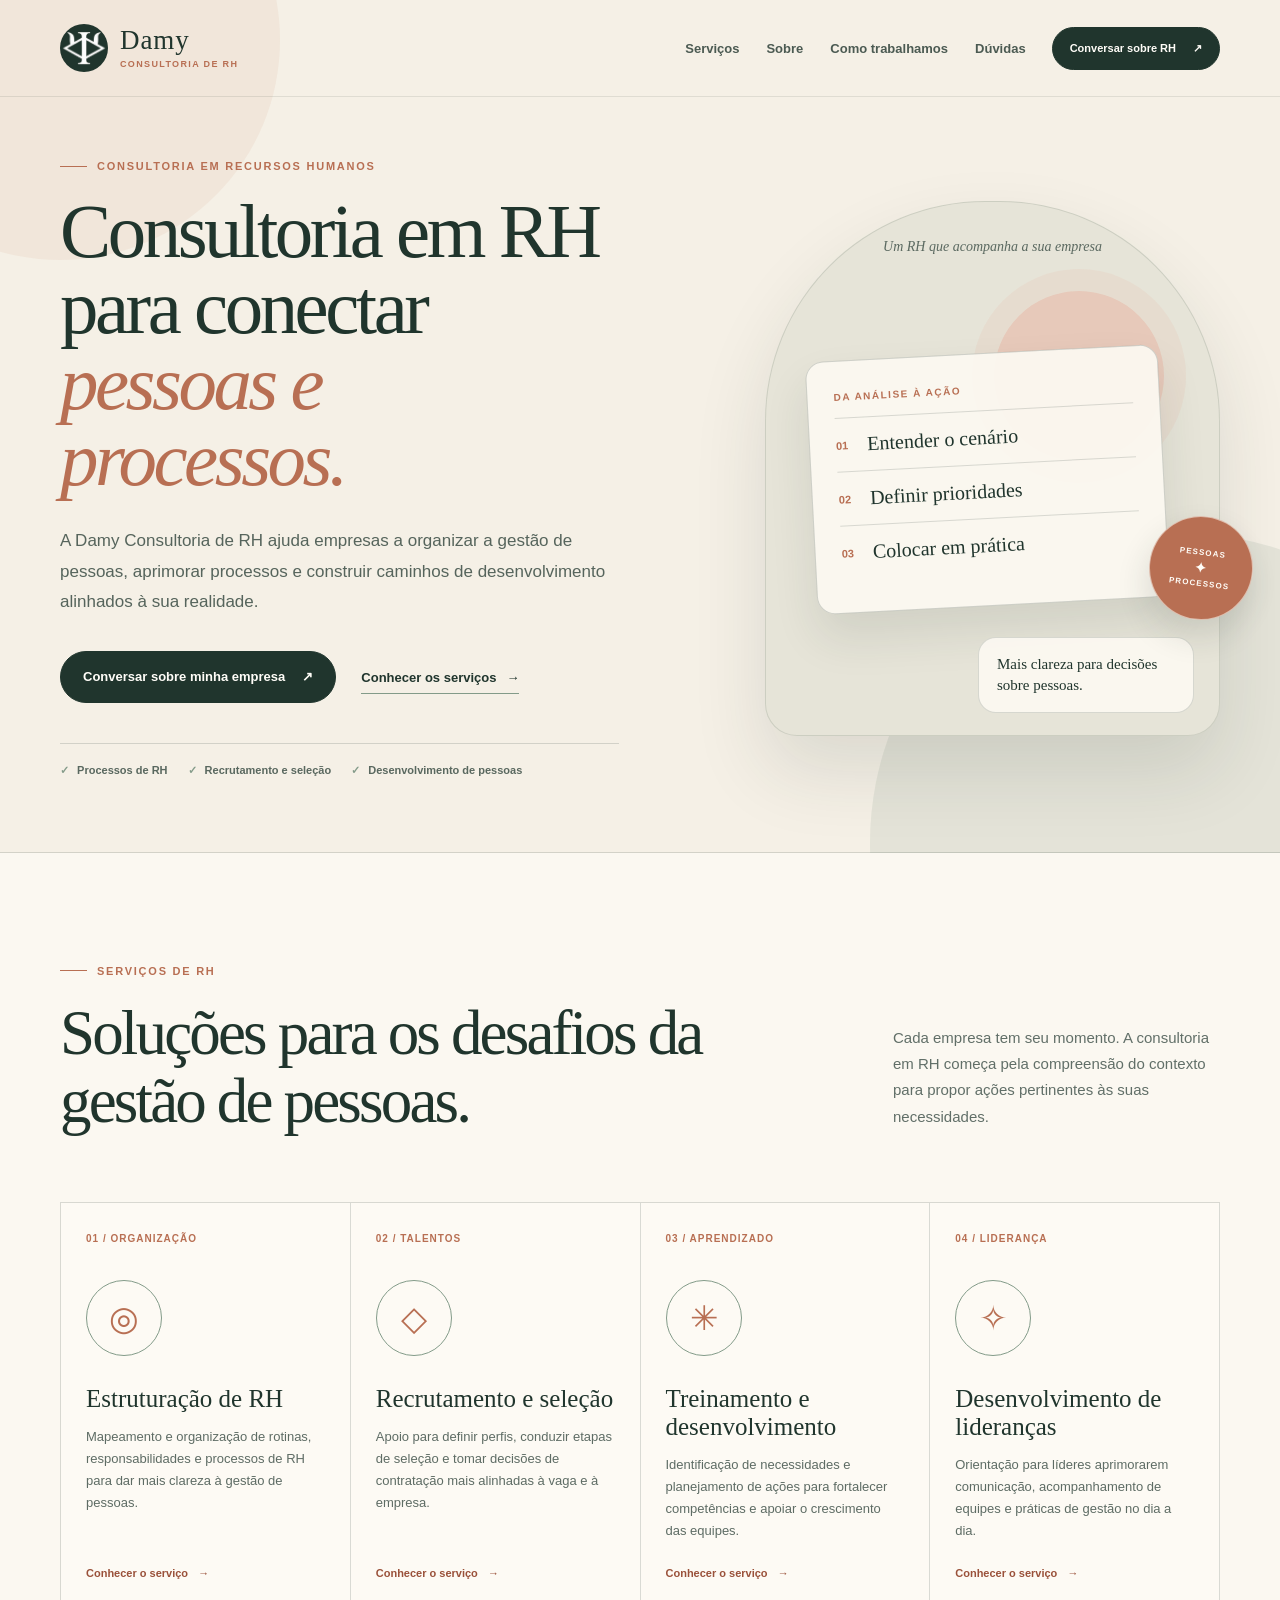
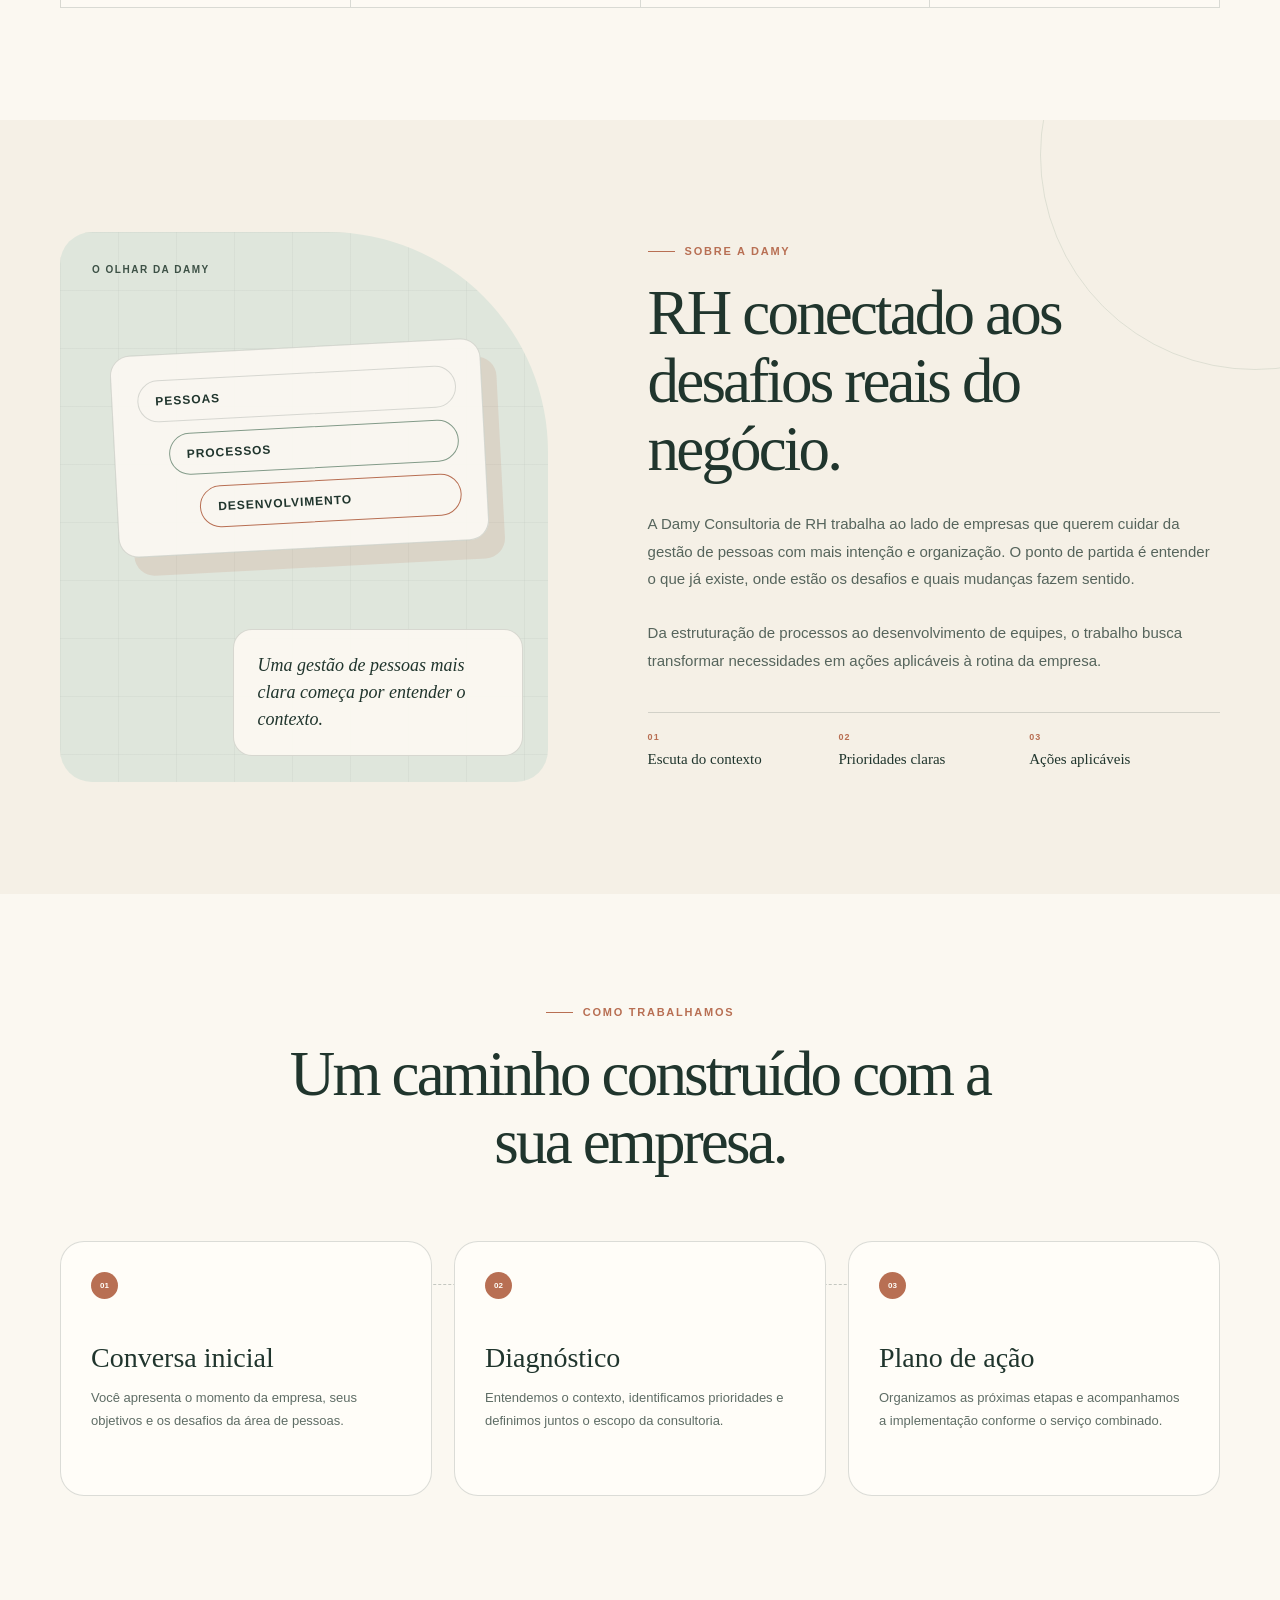
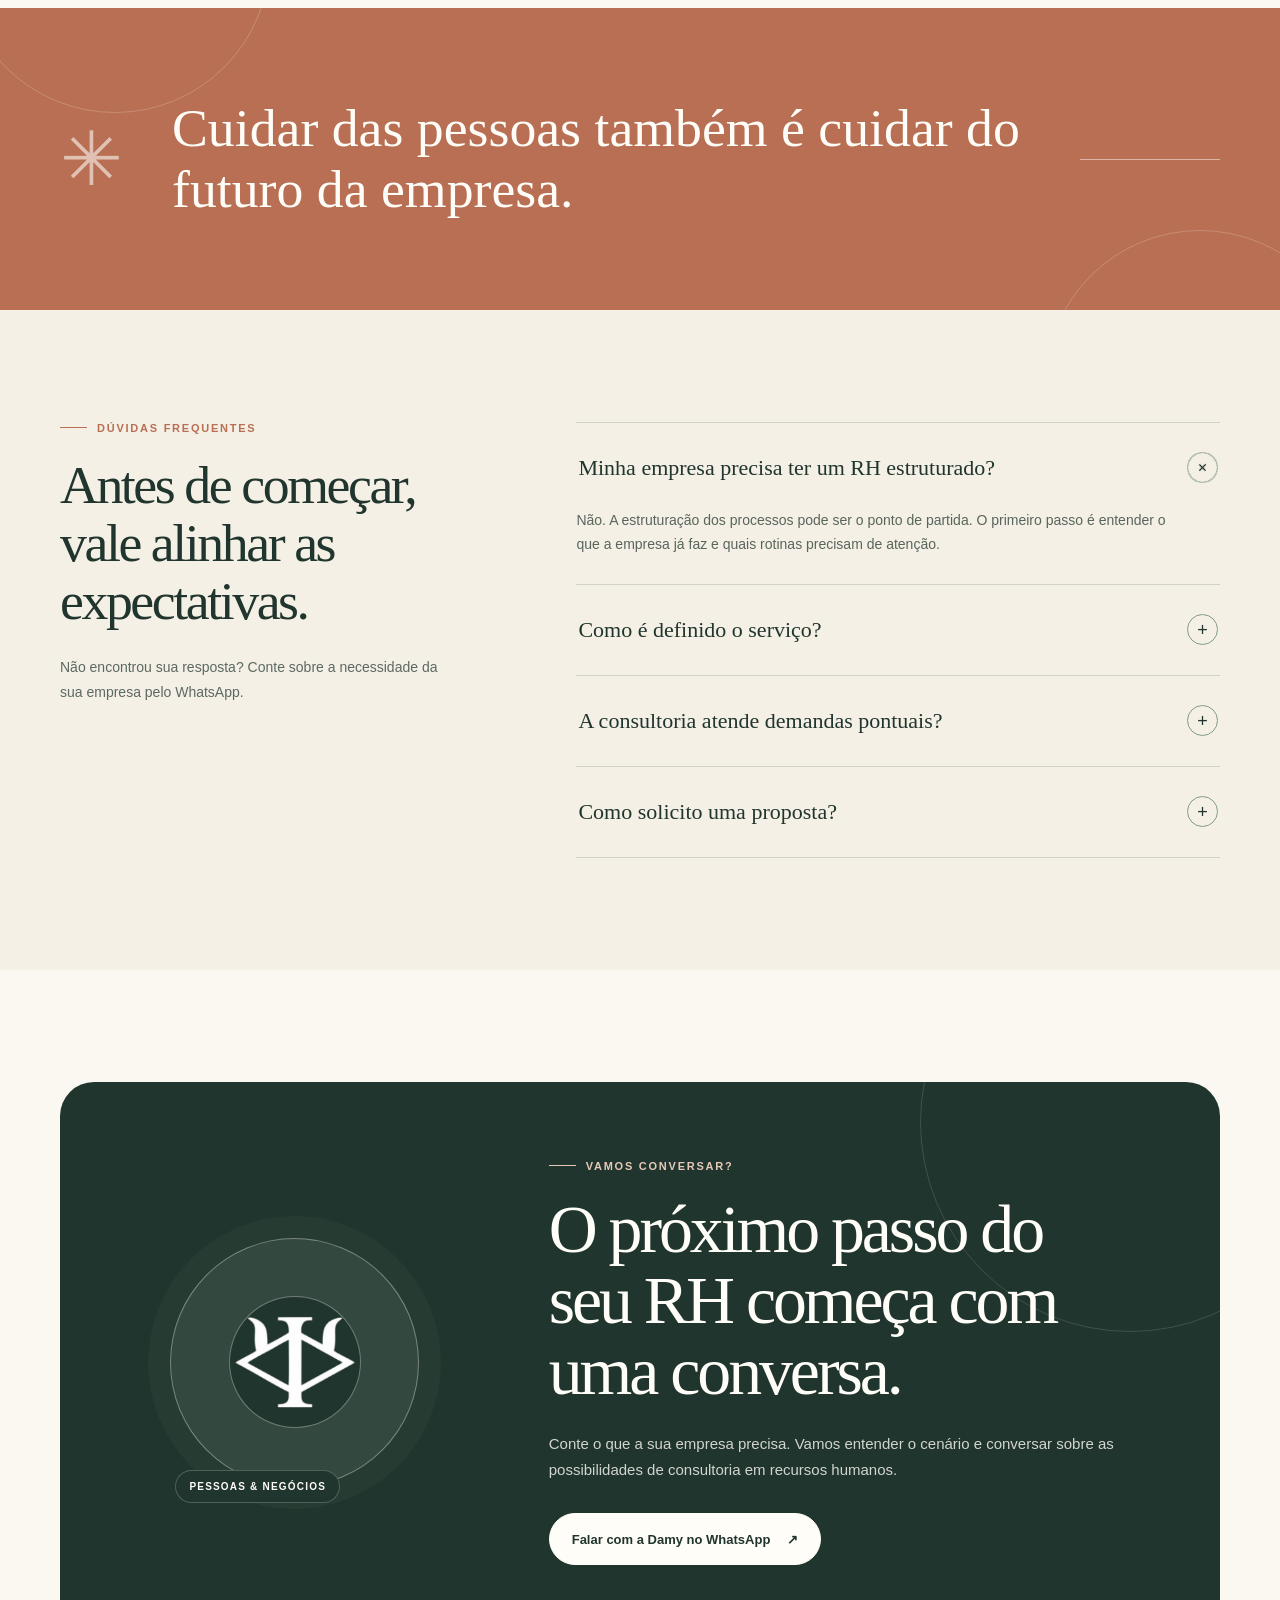
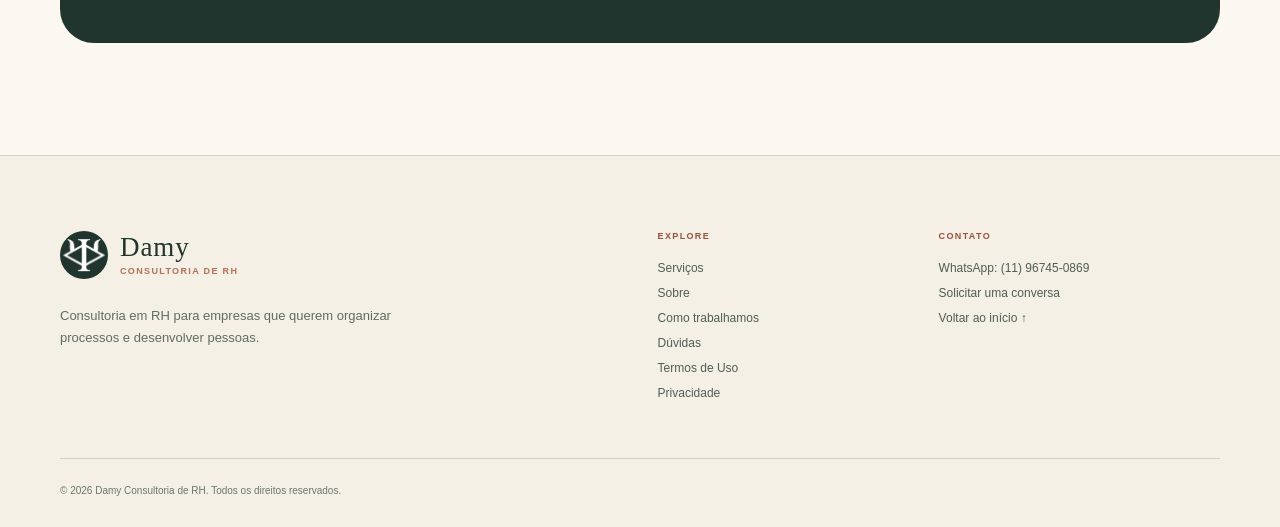
==== commit 7dfd93b6: "atualização do site" ====
--- a/index.html
+++ b/index.html
@@ -9,10 +9,11 @@
     <meta name="robots" content="index, follow" />
     <meta name="keywords" content="consultoria em RH, consultoria de recursos humanos, recrutamento e seleção, gestão de pessoas, processos de RH, treinamento e desenvolvimento, desenvolvimento de lideranças" />
 
-    <!-- Inclua rel=canonical e og:url com a URL pública definitiva quando o domínio estiver definido. -->
+    <link rel="canonical" href="https://devgutz.github.io/DamyConsultoriaRh/" />
     <meta property="og:type" content="website" />
     <meta property="og:locale" content="pt_BR" />
     <meta property="og:site_name" content="Damy Consultoria de RH" />
+    <meta property="og:url" content="https://devgutz.github.io/DamyConsultoriaRh/" />
     <meta property="og:title" content="Consultoria em RH para empresas | Damy Consultoria de RH" />
     <meta property="og:description" content="Pessoas e processos em sintonia. Conheça a consultoria em RH da Damy para organizar a gestão de pessoas da sua empresa." />
     <meta name="twitter:card" content="summary" />
@@ -28,6 +29,8 @@
         "@context": "https://schema.org",
         "@type": "Organization",
         "name": "Damy Consultoria de RH",
+        "url": "https://devgutz.github.io/DamyConsultoriaRh/",
+        "logo": "https://devgutz.github.io/DamyConsultoriaRh/damy-rh-symbol.png",
         "description": "Consultoria em recursos humanos para empresas, com foco em gestão de pessoas e organização de processos de RH.",
         "telephone": "+55 11 96745-0869",
         "hasOfferCatalog": {
@@ -128,25 +131,25 @@
               <span class="card-number">01 / ORGANIZAÇÃO</span><div class="card-symbol" aria-hidden="true">◎</div>
               <h3>Estruturação de RH</h3>
               <p>Mapeamento e organização de rotinas, responsabilidades e processos de RH para dar mais clareza à gestão de pessoas.</p>
-              <a href="#contato" aria-label="Conversar sobre estruturação de RH">Quero saber mais <span aria-hidden="true">→</span></a>
+              <a href="estruturacao-de-rh.html" aria-label="Conhecer o serviço de estruturação de RH">Conhecer o serviço <span aria-hidden="true">→</span></a>
             </article>
             <article class="specialty-card">
               <span class="card-number">02 / TALENTOS</span><div class="card-symbol" aria-hidden="true">◇</div>
               <h3>Recrutamento e seleção</h3>
               <p>Apoio para definir perfis, conduzir etapas de seleção e tomar decisões de contratação mais alinhadas à vaga e à empresa.</p>
-              <a href="#contato" aria-label="Conversar sobre recrutamento e seleção">Quero saber mais <span aria-hidden="true">→</span></a>
+              <a href="recrutamento-e-selecao.html" aria-label="Conhecer o serviço de recrutamento e seleção">Conhecer o serviço <span aria-hidden="true">→</span></a>
             </article>
             <article class="specialty-card">
               <span class="card-number">03 / APRENDIZADO</span><div class="card-symbol" aria-hidden="true">✳</div>
               <h3>Treinamento e desenvolvimento</h3>
               <p>Identificação de necessidades e planejamento de ações para fortalecer competências e apoiar o crescimento das equipes.</p>
-              <a href="#contato" aria-label="Conversar sobre treinamento e desenvolvimento">Quero saber mais <span aria-hidden="true">→</span></a>
+              <a href="treinamento-e-desenvolvimento.html" aria-label="Conhecer o serviço de treinamento e desenvolvimento">Conhecer o serviço <span aria-hidden="true">→</span></a>
             </article>
             <article class="specialty-card">
               <span class="card-number">04 / LIDERANÇA</span><div class="card-symbol" aria-hidden="true">✧</div>
               <h3>Desenvolvimento de lideranças</h3>
               <p>Orientação para líderes aprimorarem comunicação, acompanhamento de equipes e práticas de gestão no dia a dia.</p>
-              <a href="#contato" aria-label="Conversar sobre desenvolvimento de lideranças">Quero saber mais <span aria-hidden="true">→</span></a>
+              <a href="desenvolvimento-de-liderancas.html" aria-label="Conhecer o serviço de desenvolvimento de lideranças">Conhecer o serviço <span aria-hidden="true">→</span></a>
             </article>
           </div>
         </div>
@@ -226,7 +229,7 @@
           <a class="brand" href="#inicio" aria-label="Damy Consultoria de RH, voltar ao início"><span class="brand-mark" aria-hidden="true"><img src="damy-rh-symbol.png" alt="" width="832" height="561" /></span><span class="brand-copy"><strong>Damy</strong><small>Consultoria de RH</small></span></a>
           <p>Consultoria em RH para empresas que querem organizar processos e desenvolver pessoas.</p>
         </div>
-        <nav aria-label="Navegação do rodapé"><strong>Explore</strong><a href="#servicos">Serviços</a><a href="#sobre">Sobre</a><a href="#como-funciona">Como trabalhamos</a><a href="#duvidas">Dúvidas</a><a href="termos-de-uso.html">Termos de Uso</a></nav>
+        <nav aria-label="Navegação do rodapé"><strong>Explore</strong><a href="#servicos">Serviços</a><a href="#sobre">Sobre</a><a href="#como-funciona">Como trabalhamos</a><a href="#duvidas">Dúvidas</a><a href="termos-de-uso.html">Termos de Uso</a><a href="politica-de-privacidade.html">Privacidade</a></nav>
         <div class="footer-contact"><strong>Contato</strong><a href="https://wa.me/5511967450869?text=Ol%C3%A1%2C%20Damaris%21%20Gostaria%20de%20conversar%20sobre%20consultoria%20em%20RH%20para%20minha%20empresa." target="_blank" rel="noopener noreferrer">WhatsApp: (11) 96745-0869</a><a href="#contato">Solicitar uma conversa</a><a href="#inicio">Voltar ao início ↑</a></div>
       </div>
       <div class="container footer-legal"><p>© 2026 Damy Consultoria de RH. Todos os direitos reservados.</p></div>
